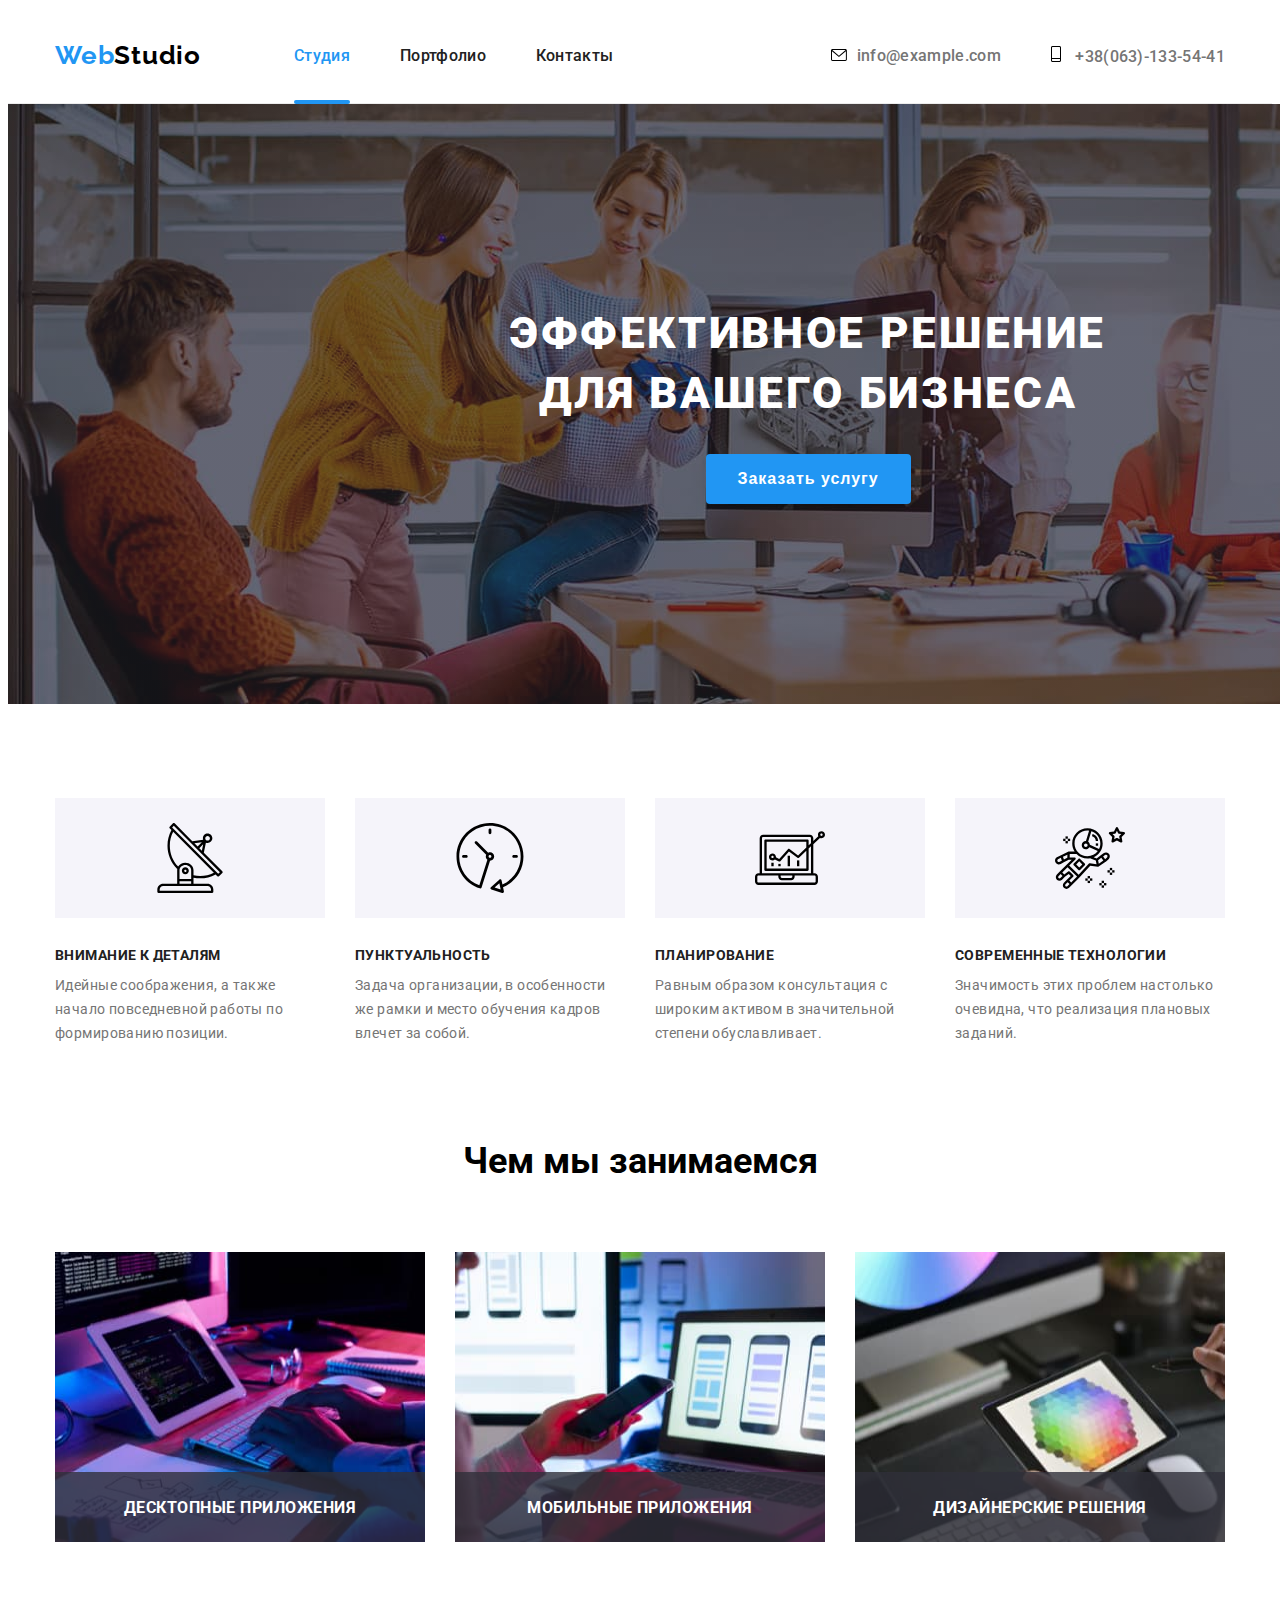
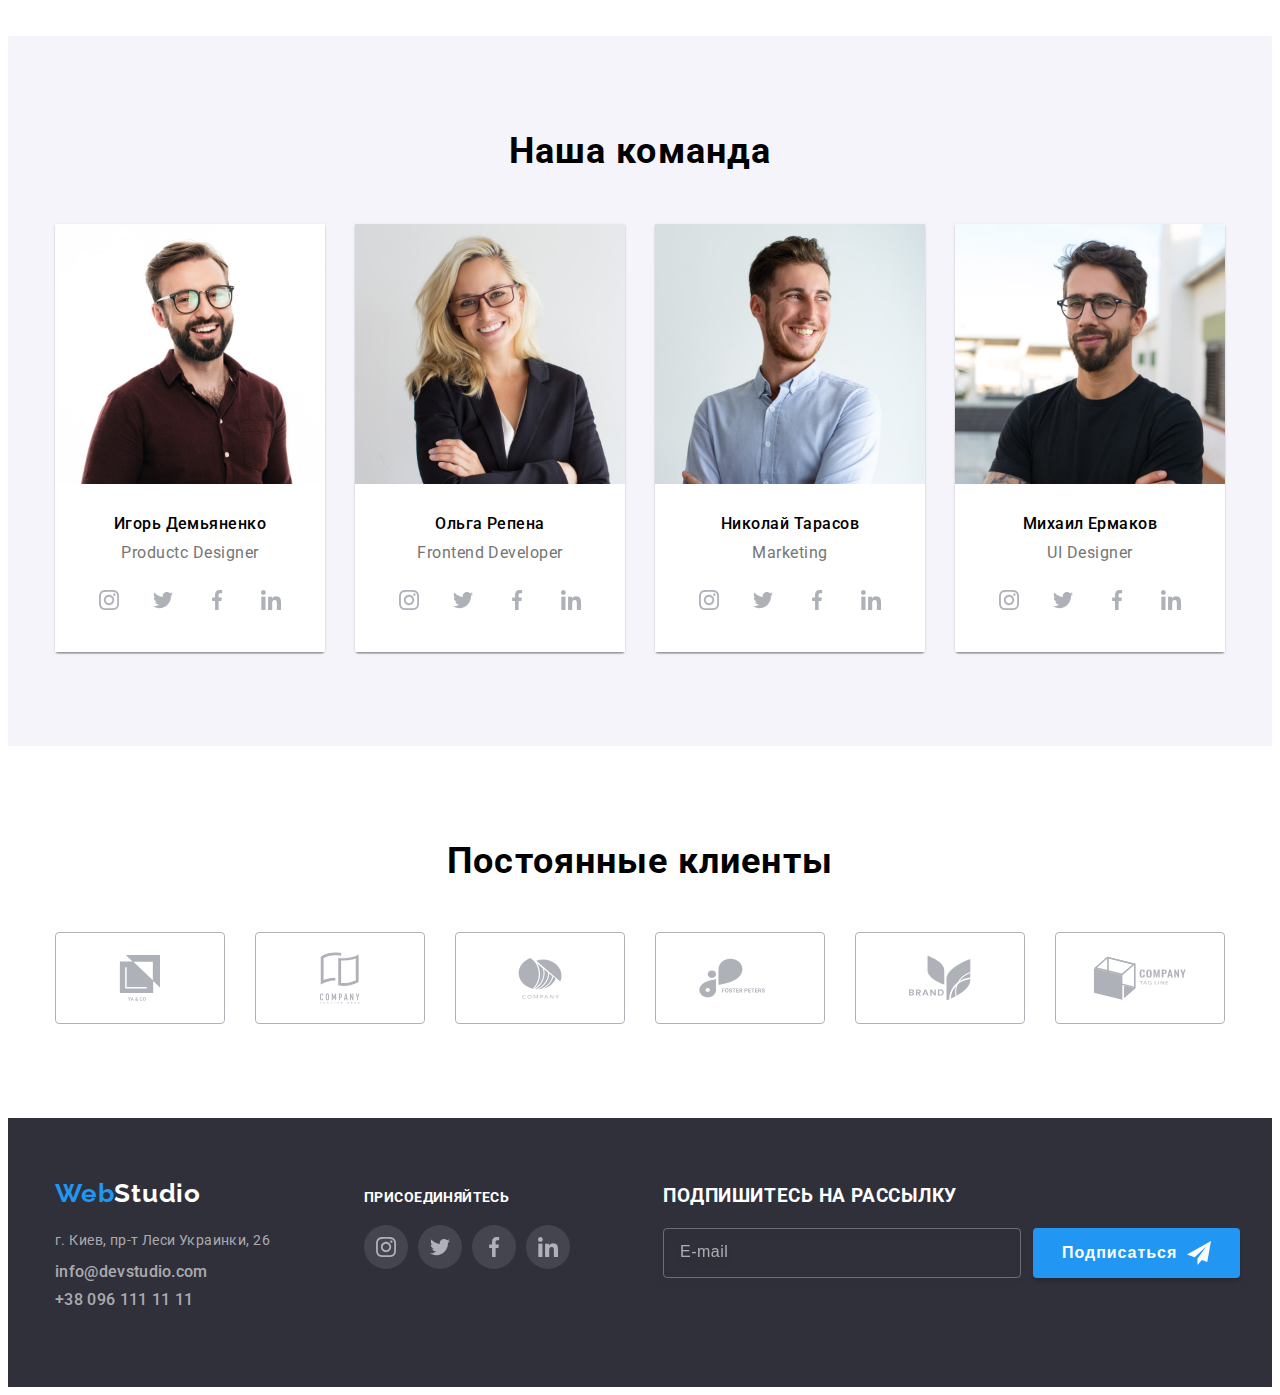
==== index.html @ 40b32265 "hw7" ====
<!DOCTYPE html>
<html lang="ru">

<head>
  <meta charset="UTF-8">
  <meta http-equiv="X-UA-Compatible" content="IE=edge">
  <meta name="viewport" content="width=device-width, initial-scale=1.0">
  <title>WebStudio</title>
  <link rel="preconnect" href="https://fonts.gstatic.com">
  <link
    href="https://fonts.googleapis.com/css2?family=Raleway:wght@700&family=Roboto:ital,wght@0,400;0,500;0,900;1,700&display=swap"
    rel="stylesheet">
  <link rel="stylesheet" href="https://cdnjs.cloudflare.com/ajax/libs/modern-normalize/0.2.0/modern-normalize.min.css"
    integrity="sha512-sqIVMkf5f8XGYI/UZYGs7wODxlUeoj9JknataPfUwtvrSKWMHrMXGZ7Evb6nabFYJQG15vFFyALe6r0nWCD1Ug=="
    crossorigin="anonymous" referrerpolicy="no-referrer">
  <link rel="stylesheet" href="./CSS/styles.css">
</head>

<body>
  <!--Header-->
  <header class="header">
    <div class="container header-container">
      <nav class="hader-nav">
        <a class="logo" href="./index.html">Web<span class="logo-black">Studio</span></a>
        <ul class="menu">
          <li class="menu-item">
            <a class="menu-item-link current" href="./index.html">Студия</a>
          </li>
          <li class="menu-item">
            <a class="menu-item-link" href="./portfolio.html">Портфолио</a>
          </li>
          <li class="menu-item">
            <a class="menu-item-link" href="#">Контакты</a>
          </li>
        </ul>
      </nav>
      <ul class="menu cont">
        <li class="menu-item">
          <a class="menu-item-link cont-link" href="mailto:info@example.com">
            <svg class="menu-icons" width="16px" height="12px">
              <use href="./img/icons/symbol_defs.svg#icon-envelope"></use>
            </svg>info@example.com</a>
        </li>
        <li class="menu-item">
          <a class="menu-item-link cont-link" href="tel:+380631335441">
            <svg class="menu-icons" width="10px" height="16px">
              <use href="./img/icons/symbol_defs.svg#icon-Vector"></use>
            </svg> +38(063)-133-54-41</a>
        </li>
      </ul>
    </div>
  </header>

  <main>
    <!-- HERO-->
    <section class="hero overlay">
      <div class="container container-hero">
        <h1 class="hero-face">
          эффективное решение<br/>
          для вашего бизнеса
        </h1>
        <button class="modal-btn" type="button" data-modal-open>Заказать услугу</button>
      </div>
    </section>
    <!-- ABOUT -->
    <section >
      <div class="about-container">
        <ul class="about-flex-container">

          <li class="about-flex-element">
            <div class="about">
            <svg class="about-cards-icon">
              <use href="./img/icons/sprite.svg#icon-antenna"></use>
            </svg>
            </div>
            <h3 class="about-paragraph">Внимание к деталям</h3>
            <p class="description">
              Идейные соображения, а также начало повседневной работы по формированию позиции.
            </p>
          </li>

          <li class="about-flex-element">
            <div class="about">
            <svg class="about-cards-icon">
              <use href="./img/icons/sprite.svg#icon-clock"></use>
            </svg>
            </div>
            <h3 class="about-paragraph">Пунктуальность</h3>
            <p class="description">
              Задача организации, в особенности же рамки и место обучения кадров влечет за собой.
            </p>
          </li>

          <li class="about-flex-element">
            <div class="about">
            <svg class="about-cards-icon">
              <use href="./img/icons/sprite.svg#icon-diagram"></use>
            </svg>
            </div>
            <h3 class="about-paragraph">Планирование</h3>
            <p class="description">
              Равным образом консультация с широким активом в значительной степени обуславливает.
            </p>
          </li>

          <li class="about-flex-element">
            <div class="about">
            <svg class="about-cards-icon">
              <use href="./img/icons/sprite.svg#icon-astronaut"></use>
            </svg>
            </div>
            <h3 class="about-paragraph">Современные технологии</h3>
            <p class="description">
              Значимость этих проблем настолько очевидна, что реализация плановых заданий.
            </p>
          </li>
        </ul>
      </div>
    </section>
    <!-- END ABOUT -->
    <!--What we do-->
    <section class="section-what-we-do section">
      <div class="container-whatwedo">
        <h2 class="whatwedo">Чем мы занимаемся</h2>
        <ul class="whatwedo-list">

          <li class="whatwedo-img">
          <div class="whatwedo-box">
            <img src="./img/section2/section2_img_1.jpg" alt="человек печатает на клавиатуре" width="370" height="290">
            <p class="activity-list-label">Десктопные приложения</p>
            </div>
          </li>

          <li class="whatwedo-img">
            <div class="whatwedo-box">
            <img src="./img/section2/section2_img_2.jpg" alt="работа с мобильными приложениями" width="370"
              height="290">
                <p class="activity-list-label">Мобильные приложения</p>
              </div>
          </li>

          <li class="whatwedo-img">
            <div class="whatwedo-box">
              <img src="./img/section2/section2_img_3.jpg" alt="работа графического дизайнера" width="370" height="290">
              <p class="activity-list-label">Дизайнерские решения</p>
            </div>
          </li>
        </ul>
      </div>
    </section>
    <!--END What we do-->
    <!--Team-->
    <section class="section-team section">
      <div class="container">
        <h2 class="team-list">Наша команда</h2>
        <ul class="team-list-item list">
          <li class="team-list-wrapper">
            <img src="./img/section3/section3_img1.jpg" alt="фото Игоря Демьяненко" width="270" height="260">
            <div class="team-text-wrapper">
              <h3 class="team-list-name">Игорь Демьяненко</h3>
              <p class="team-list-position" lang="en">Productc Designer</p>
              <ul class="social-link-list list">
                <li class="social-link-item">
                  <a href="" class="social-link">
                    <svg class="social-link-icon">
                      <use href="./img/icons/sprite.svg#icon-instagram"></use>
                    </svg>
                  </a>
                </li>
                <li class="social-link-item">
                  <a href="" class="social-link">
                    <svg class="social-link-icon">
                      <use href="./img/icons/sprite.svg#icon-twitter"></use>
                    </svg>
                  </a>
                </li>
                <li class="social-link-item">
                  <a href="" class="social-link">
                    <svg class="social-link-icon">
                      <use href="./img/icons/sprite.svg#icon-facebook"></use>
                    </svg>
                  </a>
                </li>
                <li class="social-link-item">
                  <a href="" class="social-link">
                    <svg class="social-link-icon">
                      <use href="./img/icons/sprite.svg#icon-linkedin"></use>
                    </svg>
                  </a>
                </li>
              </ul>
            </div>
          </li>
          <li class="team-list-wrapper">
            <img src="./img/section3/section3_img2.jpg" alt="фото Ольги Репеной" width="270" height="260">
            <div class="team-text-wrapper">
              <h3 class="team-list-name">Ольга Репена</h3>
              <p class="team-list-position" lang="en">Frontend Developer</p>
                <ul class="social-link-list list">
                  <li class="social-link-item">
                    <a href="" class="social-link">
                      <svg class="social-link-icon">
                        <use href="./img/icons/sprite.svg#icon-instagram"></use>
                      </svg>
                    </a>
                  </li>
                  <li class="social-link-item">
                    <a href="" class="social-link">
                      <svg class="social-link-icon">
                        <use href="./img/icons/sprite.svg#icon-twitter"></use>
                      </svg>
                    </a>
                  </li>
                  <li class="social-link-item">
                    <a href="" class="social-link">
                      <svg class="social-link-icon">
                        <use href="./img/icons/sprite.svg#icon-facebook"></use>
                      </svg>
                    </a>
                  </li>
                  <li class="social-link-item">
                    <a href="" class="social-link">
                      <svg class="social-link-icon">
                        <use href="./img/icons/sprite.svg#icon-linkedin"></use>
                      </svg>
                    </a>
                  </li>
                </ul>
            </div>
          </li>
          <li class="team-list-wrapper">
            <img src="./img/section3/section3_img3.jpg" alt="фото Николая Тарасова" width="270" height="260">
            <div class="team-text-wrapper">
              <h3 class="team-list-name">Николай Тарасов</h3>
              <p class="team-list-position" lang="en">Marketing</p>
              <ul class="social-link-list list">
                <li class="social-link-item">
                  <a href="" class="social-link">
                    <svg class="social-link-icon">
                      <use href="./img/icons/sprite.svg#icon-instagram"></use>
                    </svg>
                  </a>
                </li>
                <li class="social-link-item">
                  <a href="" class="social-link">
                    <svg class="social-link-icon">
                      <use href="./img/icons/sprite.svg#icon-twitter"></use>
                    </svg>
                  </a>
                </li>
                <li class="social-link-item">
                  <a href="" class="social-link">
                    <svg class="social-link-icon">
                      <use href="./img/icons/sprite.svg#icon-facebook"></use>
                    </svg>
                  </a>
                </li>
                <li class="social-link-item">
                  <a href="" class="social-link">
                    <svg class="social-link-icon">
                      <use href="./img/icons/sprite.svg#icon-linkedin"></use>
                    </svg>
                  </a>
                </li>
              </ul>
            </div>
          </li>
          <li class="team-list-wrapper">
            <img src="./img/section3/section3_img4.jpg" alt="фото Михаила Ермакова" width="270" height="260">
            <div class="team-text-wrapper">
              <h3 class="team-list-name">Михаил Ермаков</h3>
              <p class="team-list-position" lang="en">UI Designer</p>
              <ul class="social-link-list list">
                <li class="social-link-item">
                  <a href="" class="social-link">
                    <svg class="social-link-icon">
                      <use href="./img/icons/sprite.svg#icon-instagram"></use>
                    </svg>
                  </a>
                </li>
                <li class="social-link-item">
                  <a href="" class="social-link">
                    <svg class="social-link-icon">
                      <use href="./img/icons/sprite.svg#icon-twitter"></use>
                    </svg>
                  </a>
                </li>
                <li class="social-link-item">
                  <a href="" class="social-link">
                    <svg class="social-link-icon">
                      <use href="./img/icons/sprite.svg#icon-facebook"></use>
                    </svg>
                  </a>
                </li>
                <li class="social-link-item">
                  <a href="" class="social-link">
                    <svg class="social-link-icon">
                      <use href="./img/icons/sprite.svg#icon-linkedin"></use>
                    </svg>
                  </a>
                </li>
              </ul>
            </div>
          </li>
        </ul>
      </div>
    </section>
  </main>
  <!--Regular customers-->
  <section class="section container">
    <h2 class="our-team-list">Постоянные клиенты</h2>
    <ul class="client-list list">
      <li class="client-list-items">
        <a href="" class="client-link">
          <svg class="client-link-icons" width="42px" height="46px">
        <use href="./img/icons/sprite.svg#icon-group"></use>
      </svg>
        </a>
  </li>
<li class="client-list-items">
  <a href="" class="client-link">
    <svg class="client-link-icons" width="40px" height="52px">
        <use href="./img/icons/sprite.svg#icon-group1"></use>
      </svg>
    </a>
  </li>
  <li class="client-list-items">
    <a href="" class="client-link">
      <svg class="client-link-icons" width="44px" height="42px">
        <use href="./img/icons/sprite.svg#icon-group2"></use>
      </svg>
    </a>
  </li>
<li class="client-list-items">
  <a href="" class="client-link">
    <svg class="client-link-icons" width="84px" height="40px">
        <use href="./img/icons/sprite.svg#icon-group3"></use>
      </svg>
    </a>
  </li>
<li class="client-list-items">
  <a href="" class="client-link">
    <svg class="client-link-icons" width="64px" height="46px">
        <use href="./img/icons/sprite.svg#icon-group4"></use>
      </svg>
    </a>
  </li>
<li class="client-list-items">
  <a href="" class="client-link">
    <svg class="client-link-icons" width="94px" height="44px">
        <use href="./img/icons/sprite.svg#icon-group5"></use>
      </svg>
    </a>
  </li>
</ul>
</section>

<!-- END Regular customers-->
<!--Footer-->
<footer class="footer">
  <div class="container footer-conteiner">
    <div class="footer-conteiner-con">
    <a class="logo" href="./index.html"> Web<span class="logo-white">Studio</span></a>
    <address class="adress-title">
      <ul class="footer-menu">
        <li class="footer-menu-list">
          <a class="address address-footer cont-link" href="https://goo.gl/maps/QvbrtsybP3qZeNid7" target="_blank"
            rel="noopener noreferrer">г. Киев, пр-т Леси Украинки, 26</a>
        </li>
        <li class="footer-menu-list">
          <a class="mail-link address-footer cont-link" href="mailto:info@devstudio.com">info@devstudio.com</a>
        </li>
        <li class="footer-menu-list">
          <a class="tel-link address-footer cont-link" href="tel:+380961111111">+38 096 111 11 11</a>
        </li>
      </ul>
    </address>
    </div>
    <div class="footer-conteiner-social">
      <h3 class="connect">присоединяйтесь</h3>
      <ul class="social-link-list list">
        <li class="social-link-item">
          <a href="" class="social-link ">
          <svg class="social-link-icon">
            <use href="./img/icons/sprite.svg#icon-instagram"></use>
          </svg>
          </a>
        </li>
        <li class="social-link-item">
          <a href="" class="social-link">
            <svg class="social-link-icon">
              <use href="./img/icons/sprite.svg#icon-twitter"></use>
            </svg>
          </a>
        </li>
        <li class="social-link-item">
          <a href="" class="social-link">
            <svg class="social-link-icon">
              <use href="./img/icons/sprite.svg#icon-facebook"></use>
            </svg>
          </a>
        </li>
        <li class="social-link-item">
          <a href="" class="social-link">
            <svg class="social-link-icon">
              <use href="./img/icons/sprite.svg#icon-linkedin"></use>
            </svg>
          </a>
        </li>
      </ul>
    </div>
    <form action="#" class="footer-form">
      <h3 class="footer-form-title">Подпишитесь на рассылку</h3>
      
      <span class="footer-form-wrapper">
      <label class="footer-form-field">
          <input type="email" class="footer-form-input" name="user-email" placeholder="E-mail">
      </label>
      <button type="submit" class="footer-form-btn">
          Подписаться 
          <svg class="send-icon">
              <use href="./img/icons/sprite_6.svg#icon-icon-send"></use>
          </svg>
      </button>
    </span>
  
  </form>
  </div>
</footer>

<!--Modal-->

<div class="backdrop is-hidden" data-modal>
  <div class="modal">
      <button type="button" class="close-btn" data-modal-close>
          <svg class="close-vector">
              <use href="./img/sprite_5.svg#icon-Vector"></use>
          </svg>
      </button>
      <form action="#" class="modal-form">
           <p class="modal-form-head">Оставьте свои данные, мы вам перезвоним</p>

          <label class="modal-form-field">
            <p class="modal-form-field-paragraph">Имя</p>
              <span class="modal-form-input-wrapper">
                  <input type="text" class="modal-form-input" name="user-name" minlength="2" pattern="[a-zA-Zа]+"
                      title="Имя должно содержать символы кирилицы или латиницы" required>
                  <svg class="form-input-icon">
                      <use href="./img/icons/sprite_6.svg#icon-Vector"></use>
                  </svg>
              </span>
          </label>

          <label class="modal-form-field">
            <p class="modal-form-field-paragraph">Телефон</p>
              <span class="modal-form-input-wrapper">
                  <input type="tel" class="modal-form-input" name="user-phone" pattern="[0-9]{3}-[0-9]{3}-[0-9]{2}-[0-9]{2}"
                      title="096-000-00-00" required>
                  <svg class="form-input-icon">
                      <use href="./img/icons/sprite_6.svg#icon-Vector-1"></use>
                  </svg>
              </span>
          </label>

          <label class="modal-form-field">
            <p class="modal-form-field-paragraph">Почта</p>
              <span class="modal-form-input-wrapper">
                  <input type="email" class="modal-form-input" name="user-email" 
                      title="email@gmail.com" required>
                  <svg class="form-input-icon">
                      <use href="./img/icons/sprite_6.svg#icon-Vector-2"></use>
                  </svg>
              </span>
          </label>

          <label class="modal-form-field indent">
            <p class="modal-textarea-head modal-form-field-paragraph">Комментарий</p>
              <textarea name="user-message" class="modal-form-message" placeholder="Введите текст"></textarea>
          </label>
          
          <input type="checkbox" class="modal-form-checkbox visually-hidden" id="accept-policy">

          <label for="accept-policy" class="modal-form-checkbox-label">Соглашаюсь с рассылкой и принимаю&nbsp;
              <a href="#" class="modal-form-label-link link">Условия договора
              </a>
          </label>
          
          <button type="submit" class="modal-form-btn">Отправить</button>
      </form>
  </div>
</div>

<script src="./js/modal.js"></script>

</body>

</html>
---- CSS/styles.css ----
:root {
  --accent-color: #2196f3;
  --back-color: #ffffff;
  --border-line: #ececec;
  --text-color: #212121;
  --black-black: #000000;
  --gray-type: #757575;
  --hero-footer: #2f303a;
  --widgets-link-background-color: #f5f4fa;
  --border-card-content: #eeeeee;
  --main-font: 'Roboto', sans-serif;
  --secondary-font: 'Raleway', sans-serif;
  --contact-footer: rgba(255, 255, 255, 0.6);
  --paragraph-font-size: 16px;
  --paragraph-menu-font-size: 14px;
  --shadow-one: rgba(0, 0, 0, 0.12);
  --shadow-two: rgba(0, 0, 0, 0.14);
  --shadow-three: rgba(0, 0, 0, 0.2);
  --shadow-hero-button: rgba(0, 0, 0, 0.15);
  --margin: 30px;
  --background-hero: rgba(47, 48, 58, 0.4), rgba(47, 48, 58, 0.4);
  --social-links-bg-f: rgba(255, 255, 255, 0.1);
  --social-background: #afb1b8;
  --hero-button-hover-color: #188ce8;
  --box-shadow: 0px 1px 3px rgba(0, 0, 0, 0.12), 0px 1px 1px rgba(0, 0, 0, 0.14),
    0px 2px 1px rgba(0, 0, 0, 0.2);
  --porfolio-nav-link-shadow: 0px 3px 1px rgba(0, 0, 0, 0.1), 0px 1px 2px rgba(0, 0, 0, 0.08),
    0px 2px 2px rgba(0, 0, 0, 0.12);
  --portfolio-flex-element-shadow: 0px 1px 1px rgba(0, 0, 0, 0.12), 0px 4px 4px rgba(0, 0, 0, 0.06),
    1px 4px 6px rgba(0, 0, 0, 0.16);
  --portfolio-overlay-bg-color: rgba(33, 150, 243, 0.9);
  --job-img-overlay-bg-color: rgba(47, 48, 58, 0.8);
  --cubic: cubic-bezier(0.4, 0, 0.2, 1);
  --hero-button-hover-color: #188ce8;
  --modal-button-border: rgba(0, 0, 0, 0.1);
  --modal-form-btn-shadow: 0px 4px 4px rgba(0, 0, 0, 0.15);
  --form-border-color: rgba(33, 33, 33, 0.2);
  --textaria-text-color: rgba(117, 117, 117, 0.5);
}

*,
::before,
::after {
    box-sizing: border-box;
}

h1,
h2,
h3,
h4,
h5,
h6,
p {
  margin-top: 0;
  margin-bottom: 0;
}

.list {
  list-style: none;
}
.link {
  text-decoration: none;
  color: inherit;
}

ul,
li,
a {
  list-style: none;
  list-style-type: none;
  text-decoration: none;
  margin-top: 0;
  margin-bottom: 0;
  padding-left: 0;
}
body {
  font-family: var(--main-font);
}

img {
  display: block;
  max-width: 100%;
}
/* html,
body,
svg {
  width: 100%;
  height: 100%;
  margin: 0;
  padding: 0;
} */
/* li {
  outline: 1px solid tomato;
}
 */
/* ======= COMPONENTS ======== */
.section {
  padding-top: 94px;
  padding-bottom: 94px;
}

.container {
  width: 1200px;
  margin-left: auto;
  margin-right: auto;
  padding-left: 15px;
  padding-right: 15px;
}

/* ==== navigation ==== */
.header-container {
  align-items: center;
  display: flex;
  padding-top: 0px;
  padding-bottom: 0px;
}

.header {
  border-bottom: 1px solid #ececec;
  padding-top: 32px;
  padding-bottom: 32px;
  background-color: var(--back-color);
  border-bottom: 1px solid var(--border-line);
}
.hader-nav {
  display: flex;
  align-items: center;
}
.menu {
  display: flex;
  align-items: center;
}
.menu-item {
  margin-right: 50px;
}
.menu-item:last-child {
  margin-right: 0;
}
.menu-item-link {
  display: flex;
  align-items: center;
  align-content: center;
}

.cont {
  margin-left: auto;
}
.visually-hidden {
  position: absolute;
  width: 1px;
  height: 1px;
  margin: -1px;
  padding: 0;
  overflow: hidden;
  border: 0;
  clip: rect(0 0 0 0);
}

/*=====================Header==================*/
/*
.header {
  width: 1600px;
  background-color: var(--back-color);
}
*/
.logo {
  margin-right: 93px;
  font-family: var(--secondary-font);
  font-size: 26px;
  font-style: normal;
  font-weight: 700;
  line-height: 1.2;
  letter-spacing: 0.03em;
  text-align: left;
  color: var(--accent-color);
  cursor: pointer;
}
.logo-black {
  color: #000000;
}
.menu-item-link {
  display: block;
  font-weight: 500;
  line-height: 1.1;
  letter-spacing: 0.02em;
  color: var(--text-color);
  margin-right: auto;
  transition: fill 250ms var(--cubic);
}
.menu-item-link{
  position: relative;
}
.menu-item-link:hover,
.menu-item-link:focus {
  color: var(--accent-color);
}
.menu-item-link:hover .menu-icons,
.menu-item-link:focus .menu-icons {
  fill: var(--accent-color);
}
.menu-item-link.current {
  color: var(--accent-color);
}

.menu-item-link.cont-link {
  text-align: left;
  color: var(--gray-type);
}
.cont-link:hover,
.cont-link:focus,
.cont-link-map {
  color: var(--accent-color);
}
.menu-icons {
  margin-right: 10px;
  transition: fill 250ms var(--cubic);
}
.current::after {
  content: '';

  position: absolute;
  left: 0;
  bottom: -1.5px;
  top: 53px;

  display: block;
  width: 100%;
  height: 4px;
  border-radius: 2px;
  background-color: var(--accent-color);
}
/*=====================HERO=======================*/

.hero {
  background-color: var(--hero-footer);
  color: var(--back-color);
  text-align: center;
  padding-top: 200px;
  padding-bottom: 200px;
}

.overlay {
  height: 600px;
  width: 1600px;
  margin-left: auto;
  margin-right: auto;
  background-image: linear-gradient(var(--background-hero), var(--background-hero)),
    url('../img/hero/Img.jpg');
  background-size: cover;
  background-position: center;
  background-repeat: no-repeat;
}
/* .container-hero {
  ???? этот класс нужен ??
} */

.hero-face {
  font-weight: 900;
  font-size: 44px;
  line-height: 1.36;
  letter-spacing: 0.06em;
  text-transform: uppercase;
  color: var(--back-color);
  margin-bottom: 30px;
}


/* .hero-button {
  font-weight: 700;
  font-size: 16px;
  line-height: 1.88;
  align-items: center;
  text-align: center;
  letter-spacing: 0.06em;
  cursor: pointer;
  color: var(--back-color);
  background: var(--accent-color);
  box-shadow: 0px 4px 4px var(--shadow-hero-button);
  border-radius: 4px;
  padding-left: 32px;
  padding-right: 32px;
  padding-top: 10px;
  padding-bottom: 10px;
  border: none;
}
 */

.modal-btn {
  font-weight: 700;
  font-size: 16px;
  line-height: 1.88;

  display: inline-block;
  align-items: center;
  text-align: center;
  letter-spacing: 0.06em;

  cursor: pointer;
  color: var(--back-color);
  background-color: var(--accent-color);
  box-shadow: 0px 4px 4px var(--shadow-hero-button);
  border-radius: 4px;
  padding-left: 32px;
  padding-right: 32px;
  padding-top: 10px;
  padding-bottom: 10px;
  border: none;
  outline: none;

  transition: background-color 1000ms var(--cubic), box-shadow 250ms var(--cubic);
}

.modal-btn:hover,
.modal-btn:focus {
  background-color: var(--hero-button-hover-color);
  box-shadow: var(--shadow-hero-button);
}

/* =====================END HERO====================
/*=====================ABOUT======================*/
.about-paragraph {
  font-family: var(--main-font);
  font-size: var(--paragraph-menu-font-size);
  font-weight: bold;
  line-height: 1.14;
  letter-spacing: 0.03em;
  text-transform: uppercase;
  margin-bottom: 10px;
  color: var(--text-color);
}

.description {
  font-family: var(--main-font);
  font-size: var(--paragraph-menu-font-size);
  line-height: 1.71;
  letter-spacing: 0.03em;
  color: var(--gray-type);
}
.about-container {
  width: 1200px;
  padding-left: 15px;
  padding-right: 15px;
  margin-right: auto;
  margin-left: auto;
  padding-top: 94px;
  padding-bottom: 94px;
}
.about-flex-container {
  display: flex;
  flex-wrap: wrap;
  justify-content: space-between;
}
.about-flex-element {
  width: 270px;
}

/* ============== About icons================= */
.about-cards-icon {
  background: #f5f4fa;
  height: 70px;
  color: var(--text-color);
}
.about {
  display: flex;
  justify-content: center;
  align-items: center;
  width: 270px;
  height: 120px;
  background-color: var(--widgets-link-background-color);
  margin-bottom: var(--margin);
}
/*=====================END ABOUT======================*/
/*===================== What we do ==============*/
.section-what-we-do {
  padding-top: 0;
}

.whatwedo .team-list {
  font-weight: 700;
  font-size: 36px;
  line-height: 1.1;
  text-align: center;
  letter-spacing: 0.03em;
  color: var(--text-color);
}
.whatwedo {
  font-family: var(--font-family);
  font-size: 36px;
  text-align: center;
  margin-bottom: 50px;
}
.container-whatwedo {
  width: 1200px;
  padding-left: 15px;
  padding-right: 15px;
  margin-left: auto;
  margin-right: auto;
}

.whatwedo-list {
  display: flex;
  flex-wrap: wrap;
  justify-content: space-between;
  margin-top: calc(-1 * var(--margin));
  margin-left: calc(-1 * var(--margin));
}
.whatwedo-img {
  flex-basis: calc((100% - 3 * var(--margin)) / 3);
  margin-top: 50px;
  margin-left: var(--margin);
}
.whatwedo-box {
  position: relative;
}
.activity-list-label {
  position: absolute;
  bottom: 0;
  left: 0;
  width: 370px;
  height: 70px;
  padding: 27px;
  font-weight: 700;
  line-height: 1.14;
  text-align: center;
  letter-spacing: 0.03em;
  text-transform: uppercase;
  color: var(--back-color);
  background-color: var(--job-img-overlay-bg-color);
}
/* .activity-overlay {
  position: absolute;
  bottom: 0;
  min-width: 100%;
  padding-top: 27px;
  padding-right: 82px;
  padding-bottom: 27px;
  padding-left: 83px;
  overflow: hidden;
  word-wrap: break-word;
  background-color: rgba(47, 48, 58, 0.8);

}

/*=================END  What we do ==============*/
/*=====================Team=====================*/

.team-list {
  font-size: 36px;
  line-height: 1.17;
  text-align: center;
  letter-spacing: 0.03em;
  color: var(--text-color);
}

.section-team {
  background-color: var(--widgets-link-background-color);
}
.team-list-name {
  font-weight: 500;
  font-size: 16px;
  line-height: 1.19;
  text-align: center;
  letter-spacing: 0.03em;
  margin-bottom: 10px;
}
.team-list-position {
  font-weight: 400;
  letter-spacing: 0.03em;
  margin-bottom: 0;
  color: var(--gray-type);
  margin-bottom: 16px;

}
.team-list {
  font-family: var(--font-family);
  font-size: 36px;
  line-height: 1.17;
  text-align: center;
  letter-spacing: 0.03em;
  color: var(--back-text-color);
  margin-bottom: 52px;
}
.team-list-item {
  display: flex;
  flex-wrap: wrap;
  margin-top: calc(-1 * var(--margin));
  margin-left: calc(-1 * var(--margin));
}
.team-list-wrapper {
  flex-basis: calc(100% / 4 - 30px);
  margin-top: var(--margin);
  margin-left: var(--margin);
  background: var(--back-color);
  text-align: center;
  box-shadow: 0px 1px 3px var(--shadow-one), 0px 1px 1px var(--shadow-two),
    0px 2px 1px var(--shadow-three);
  border-radius: 0px 0px 4px 4px;
}
.team-text-wrapper {
  background-color: var(--back-color);
  padding-top: 30px;
  padding-bottom: 30px;
}
.team-list-wrapper {
  text-align: center;
}
/* =========================social icons=================== */
.social-link-list {
  display: flex;
}
.social-link-item:not(:last-child) {
  margin-right: 10px;
}
.social-link-item {
  width: 44px;
  height: 44px;
}
.social-link {
  display: flex;
  justify-content: center;
  align-items: center;
  width: 100%;
  height: 100%;
  border-radius: 50%;
  background-color: var(--social-links-bg-f);
  transition: background-color 250ms var(--cubic);
}
.social-link:hover,
.social-link:focus {
  background-color: var(--accent-color);
  fill: #ffffff;
}
.social-link:hover .social-link-icon,
.social-link:focus .social-link-icon {
  fill: var(--title-text-color);
}
.social-link-icon {
  width: 20px;
  height: 20px;
  fill: #afb1b8;
  transition: fill 750ms var(--cubic);
}
.social-link-list {
  justify-content: center;
}
.social-link-icon {
  color: var(--social-background);
}

/*===================END Team=====================*/

/* =====================Regular customers============= */
.our-team-list {
  font-weight: 700;
  font-size: 36px;
  line-height: 1.17;
  text-align: center;
  letter-spacing: 0.03em;
}
.our-team-list {
  margin-bottom: 50px;
}
.client-list {
  display: flex;
  margin-top: calc(-1 * var(--margin));
  margin-left: calc(-1 * var(--margin));
}

.client-list-items {
  flex-basis: calc(100% / 4 - 30px);
  margin-top: var(--margin);
  margin-left: var(--margin);
}

.client-link {
  display: flex;
  justify-content: center;
  align-items: center;
  width: 170px;
  height: 92px;
  border: 1px solid var(--social-background);
  border-radius: 4px;
  transition: border 750ms var(--cubic);
}

.client-link-icons {
  fill: var(--social-background);
  transition: fill 250ms var(--cubic);
}

.client-link:hover,
.client-link:focus {
  border: 1px solid var(--accent-color);
  border-radius: 4px;
}

.client-link:hover .client-link-icons,
.client-link:focus .client-link-icons {
  fill: var(--accent-color);
}
/*=====================Footer=====================*/
.address {
  font-family: var(--font-family);
  font-size: var(--paragraph-menu-font-size);
  line-height: 1.71;
  letter-spacing: 0.03em;
  color: var(--back-color);
}
.footer-menu {
  display: block;
  margin-bottom: 9px;
}
.address-footer {
  /*  padding-bottom: 9px; */
  font-style: normal;
}

.footer-menu-list {
  display: block;
  margin-bottom: 9px;
}
.adress-title {
  font-style: inherit;
  margin-top: 20px;
}
.mail-link,
.tel-link {
  font-weight: 500;
  line-height: 1.1;
  letter-spacing: 0.02em;
  margin-right: auto;
  font-style: normal;
}
.footer {
  background: var(--hero-footer);
  padding-top: 60px;
  padding-bottom: 60px;
}
.logo-white {
  color: var(--back-color);
}

.cont-link {
  text-align: left;
  color: var(--contact-footer);
}
.cont-link:hover,
.cont-link:focus {
  color: var(--accent-color);
}
.footer-conteiner {
  display: flex;
  align-items: baseline;
}
.footer-conteiner-con {
  display: block;
  margin-bottom: 9px;
  margin-right: 70px;
}

.connect {
  font-family: var(--main-font);
  font-style: normal;
  font-weight: bold;
  font-size: 14px;
  line-height: 1.5;
  letter-spacing: 0.03em;
  text-transform: uppercase;
  color: var(--back-color);
  transition: color 250ms var(--cubic);
}
.footer-conteiner-social .connect {
  font-family: Roboto;
  font-style: normal;
  font-weight: bold;
  font-size: 14px;
  line-height: 16px;
  letter-spacing: 0.03em;
  text-transform: uppercase;
  color: #ffffff;
  margin-bottom: 20px;
}

.footer-form-btn {
  display: flex;
  align-items: center;
  font-weight: 700;
  font-size: 16px;
  line-height: 1.88;
  letter-spacing: 0.06em;

  color: var(--back-color);

  box-shadow: var(--modal-form-btn-shadow);
  background-color: var(--accent-color);
  border-radius: 4px;
  border: none;
  padding: 10px 29px;
  cursor: pointer;
  margin-left: 12px;
}

.send-icon {
  height: 24px;
  width: 24px;
  margin-left: 10px;
}




.footer-form-input {
  display: block;
  height: 50px;
  width: 358px;
  border: 1px solid rgba(255, 255, 255, 0.3);
  filter: drop-shadow(0px 4px 4px rgba(0, 0, 0, 0.15));
  border-radius: 4px;
  background-color: transparent;
  color: var(--title-text-color);
  padding-left: 16px;
}

.footer-form-input::placeholder {
  font-size: 16px;
  line-height: 1.25;
  letter-spacing: 0.03em;

  color: rgba(255, 255, 255, 0.6);;
}

.footer-form-title {
  font-weight: 700;
  line-height: 1.14;
  letter-spacing: 0.03em;
  text-transform: uppercase;
  color: var(--back-color);
  margin-bottom: 20px;
}

.footer-form-wrapper {
  display: flex;
  justify-content: center;
  align-items: center;
}

.footer-form {
  margin-left: 93px;
}


/*========END FOOTER ==========*/

/*========PORTFOLIO===========*/
.gallery-portfolio {
  color: var(--back-color);
}

/*========PORTFOLIO HERO======*/
.widgets {
  display: flex;
  justify-content: center;
  margin-bottom: 50px;
}
.widgets-item:not(:last-child) {
  margin-right: 8px;
}
.widgets.list {
  display: flex;
}
.widgets.list {
  width: 1200px;
  margin-left: auto;
  margin-right: auto;
  align-items: center;
  justify-content: center;
  margin-bottom: 50px;
  padding-top: 90px;
}

.nav-button {
  font-family: inherit;
  font-weight: 500;
  font-size: 16px;
  line-height: 1.63;
  text-align: center;
  letter-spacing: 0.03em;
}
.nav-button {
  font-family: var(--font-family);
  font-size: 500;
  padding-top: 6px;
  padding-bottom: 6px;
  padding-right: 22px;
  padding-left: 22px;
  border-radius: 4px;
  border-style: none;
  transition: color 250ms var(--cubic), background-color 250ms var(--cubic),
  box-shadow 250ms var(--cubic);
}

.nav-button:hover,
.nav-button:focus {
  background-color: var(--accent-color);
  color: var(--back-color);
  box-shadow: var(--porfolio-nav-link-shadow);
  cursor: pointer;
}

/*===========GALLERY=====*/
.projects-container {
  width: 1200px;
  padding-left: 15px;
  padding-right: 15px;
  margin-left: auto;
  margin-right: auto;
  margin-bottom: 94px;
}
.projects {
  display: flex;
  flex-wrap: wrap;
  margin-top: calc(-1 * var(--margin));
  margin-left: calc(-1 * var(--margin));
}
.projects-links,
.projects-links:visited {
  color: var(--text-color);
}
.projects-blocks:hover,
.projects-blocks:focus {
  box-shadow: var(--portfolio-flex-element-shadow);
}
.projects-blocks {
  flex-basis: calc(100% / 3 - var(--margin));
  margin-top: var(--margin);
  margin-left: var(--margin);
}
.projects-content {
  padding-top: 20px;
  padding-bottom: 20px;
  padding-right: 24px;
  padding-left: 24px;
  background: var(--back-color);
  border-right: 1px solid var(--border-card-content);
  border-bottom: 1px solid var(--border-card-content);
  border-left: 1px solid var(--border-card-content);
}

.project-name {
  font-weight: 700;
  font-size: 18px;
  line-height: 2;
  letter-spacing: 0.06em;
  margin-bottom: 4px;
  color: var(--text-color);
}
.project-type {
  font-size: 16px;
  line-height: 2;
  letter-spacing: 0.03em;
  color: var(--gray-type);
}
.projects-links,
.projects-links:visited {
  color: var(--gray-type);
}

 .projects-links.link {
  display: block;
}

.portfolio-over-desc {
  position: relative;
  overflow: hidden;
}

.overlay_portfolio {
  position: absolute;
  top: 0;
  left: 0;
  width: 100%;
  height: 100%;
  background-color: var(--portfolio-overlay-bg-color);
  color: var(--back-color);
  overflow: auto;
  padding: 63px 24px;

  transform: translateY(100%);
  transition: transform 250ms linear;
  size: 18px;
  line-height: 1.56;
  font-size:var(--main-font);
  letter-spacing: 0.03em;
  font-weight: 400;
  
}

.projects-blocks:hover .overlay_portfolio,
.projects-blocks:focus .overlay_portfolio  {
  transform: translateY(0%);
}
.projects-links:hover .overlay_portfolio,
.projects-links:focus .overlay_portfolio  {
  transform: translateY(0%);
}
/*========================END GALLERY ====================*/
/*========================Backdrop ====================*/

/*=============Modal=============*/
.backdrop {
  position: fixed;
  top: 0;
  left: 0;
  width: 100vw;
  height: 100vh;
  background-color: var(--shadow-three);

  transition: opacity 250ms var(--cubic), visibility 250ms var(--cubic);
}

.modal {
  position: absolute;
  top: 50%;
  left: 50%;
  width: 528px;
  height: 581px;
  background-color: var(--back-color);

  box-shadow: var(--box-shadow);
  border-radius: 4px;

  transform: translate(-50%, -50%);
  padding: 40px;
}

.close-btn {
  position: absolute;
  display: flex;
  justify-content: center;
  align-items: center;
  top: 8px;
  right: 8px;
  width: 30px;
  height: 30px;
  border-radius: 50%;
  border: 1px solid var(--modal-button-border);
  background-color: transparent;
  cursor: pointer;
  padding: 0;
}

.close-vector {
  width: 11px;
  height: 11px;
  fill: var(--black-black);
  transition: fill 250ms var(--cubic);
}

.close-btn:focus .close-vector,
.close-btn:hover .close-vector {
  fill: var(--accent-color);
}

.is-hidden {
  opacity: 0;
  visibility: hidden;
  pointer-events: none;
}

.modal-form-field {
  display: block;
  font-size: 12px;
  line-height: 1.17;
  letter-spacing: 0.01em;

  color: var(--gray-type);
  margin-bottom: 10px;
}

.indent {
  margin-bottom: 20px;
}

.modal-form-head {
  font-weight: 700;
  font-size: 20px;
  line-height: 1.15;
  text-align: center;
  letter-spacing: 0.03em;

  color: var(--text-color);
  margin-bottom: 12px;
}

.modal-form-input {
  width: 100%;
  height: 40px;
  border: 1px solid var(--form-border-color);
  border-radius: 4px;
  padding-left: 42px;
  transition: border-color 250ms var(--cubic);
  margin-top: 4px;
  outline: none;
}

.modal-form-input:hover,
.modal-form-input:focus {
  border-color: var(--accent-color);
}

.modal-form-input:hover + .form-input-icon,
.modal-form-input:focus + .form-input-icon {
  fill: var(--accent-color);
}

.modal-form-input-wrapper {
  position: relative;
}

.form-input-icon {
  position: absolute;
  top: 50%;
  transform: translateY(-50%);
  left: 12px;
  height: 12px;
  width: 12px;
  fill: var(--text-color);
  transition: fill 250ms var(--cubic);
}

.form-input-icon:hover,
.form-input-icon:focus {
  fill: var(--accent-color);
}

.modal-form-message {
  width: 100%;
  height: 120px;
  margin-top: 4px;
  border: 1px solid var(--form-border-color);
  border-radius: 4px;
  padding: 12px 16px;
  resize: none;
  transition: border-color 250ms var(--cubic);
}

.modal-form-message::placeholder {
  color: var(--textaria-text-color);
}

.modal-form-message:hover,
.modal-form-message:focus {
  border-color: var(--accent-color);
  outline: none;
}

/*--check box--*/

.modal-form-checkbox-label {
  display: flex;
  align-items: center;
  justify-content: center;
  font-size: 14px;
  line-height: 24px;
  letter-spacing: 0.03em;
  color: var(--secondary-text-color);
  margin-bottom: 30px;
}

.modal-form-checkbox:checked + .modal-form-checkbox-label::before {
  background-image: url('../img/iconcheck.svg');
  border: none;
  background-position: center;
  background-repeat: no-repeat;
  background-size: cover;
}

.modal-form-checkbox-label::before {
  display: block;
  content: '';
  width: 16px;
  height: 15px;
  border: 2px solid var(--text-color);
  border-radius: 2px;
  cursor: pointer;
  margin-right: 10px; 
}

.modal-form-checkbox:hover + .modal-form-checkbox-label::before,
.modal-form-checkbox:focus + .modal-form-checkbox-label::before {
  outline: 2px solid var(--back-color);
}

/*--check box--*/

.modal-form-label-link {
  position: relative;
  font-size: 14px;
  line-height: 1.71;
  letter-spacing: 0.03em;
  color: var(--accent-color);
}

.modal-form-label-link::after {
  content: '';
  position: absolute;
  left: 0;
  bottom: 6px;

  display: block;
  width: 100%;
  height: 0.1px;
  background-color: var(--accent-color);
}

.modal-form-btn {
  display: block;
  margin: 0 auto;
  font-weight: 700;
  font-size: 16px;
  line-height: 1.88;
  text-align: center;
  letter-spacing: 0.06em;

  color: var(--widgets-link-background-color);
  background-color: var(--accent-color);

  box-shadow: var(--modal-form-btn-shadow);
  border-radius: 4px;
  cursor: pointer;
  padding: 10px 56px;
  border: none;
  transition: background-color 250ms var(--cubic), box-shadow 250ms var(--cubic);
}

.modal-form-btn:hover,
.modal-form-btn:focus {
  background-color: var(--hero-button-hover-color);
  box-shadow: var(--modal-form-btn-shadow);
}
/*=============End Modal=============*/

/*=============End Backdrop=============*/
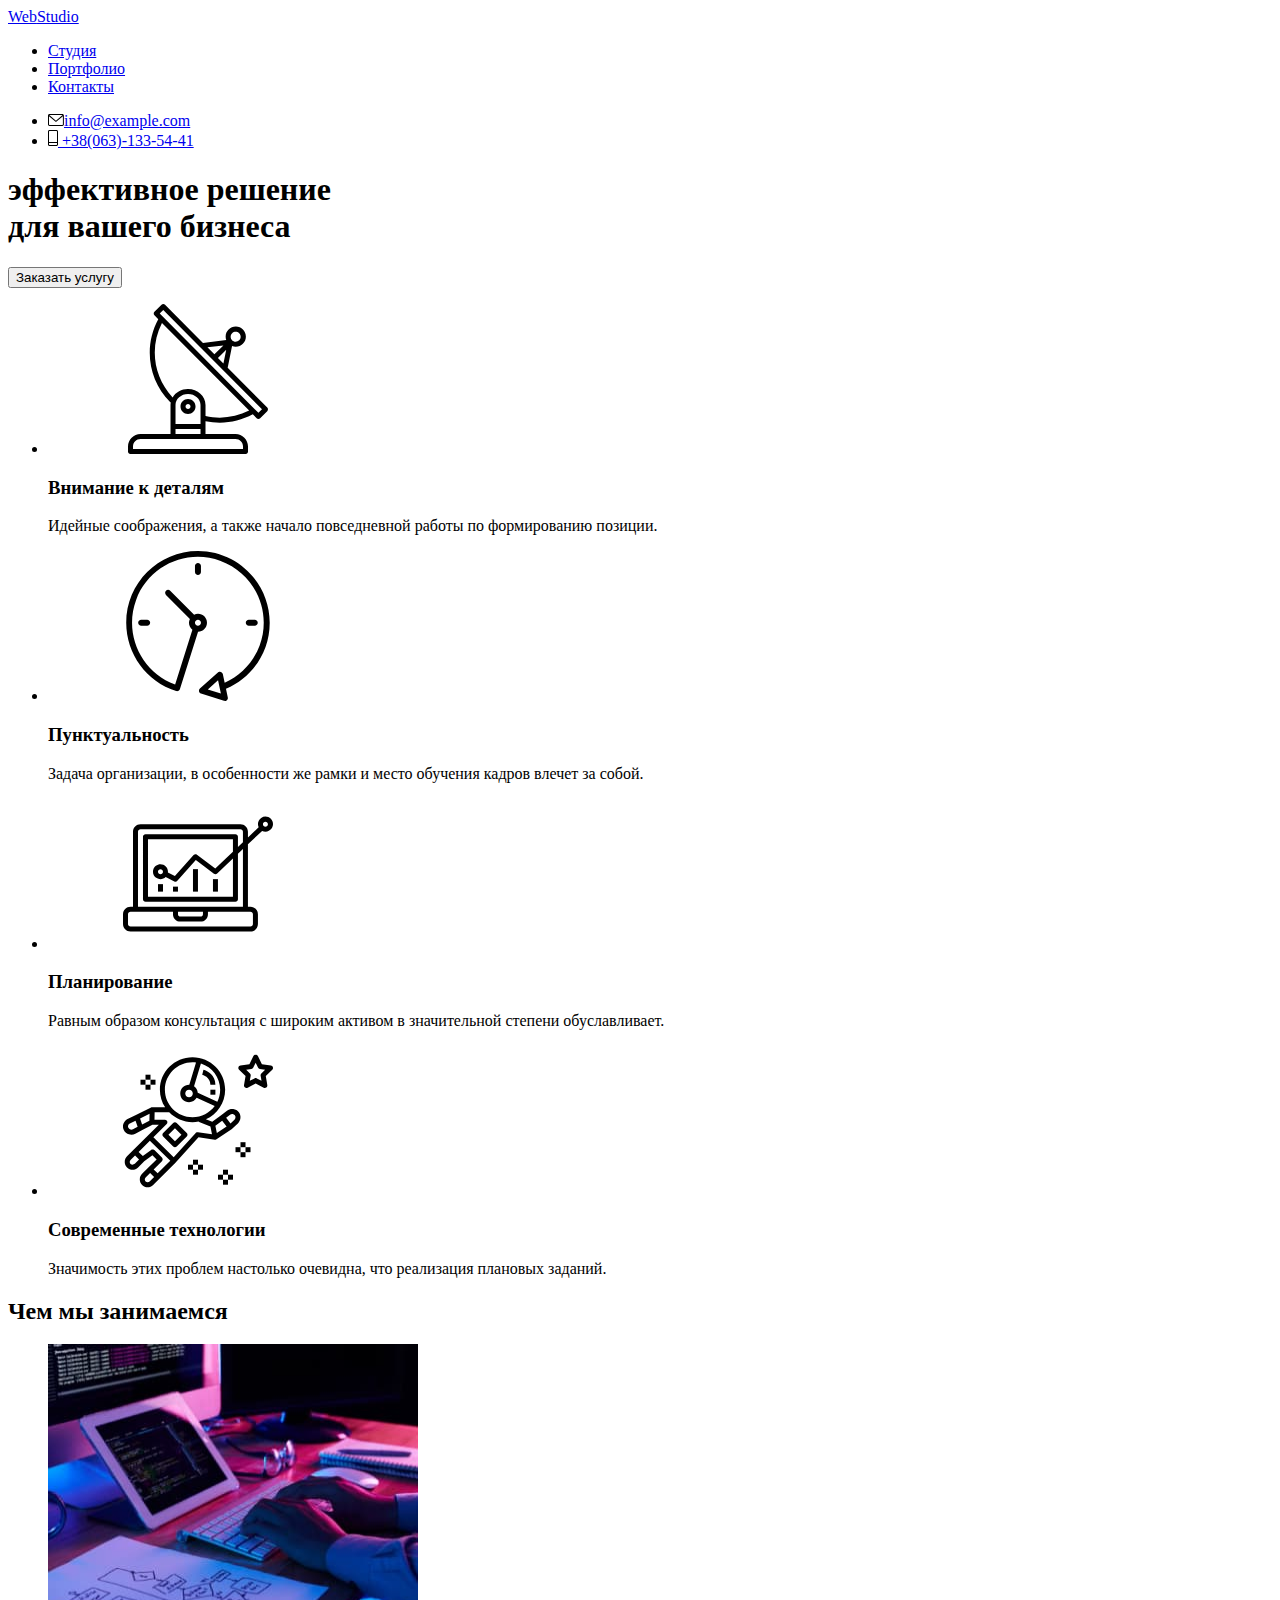
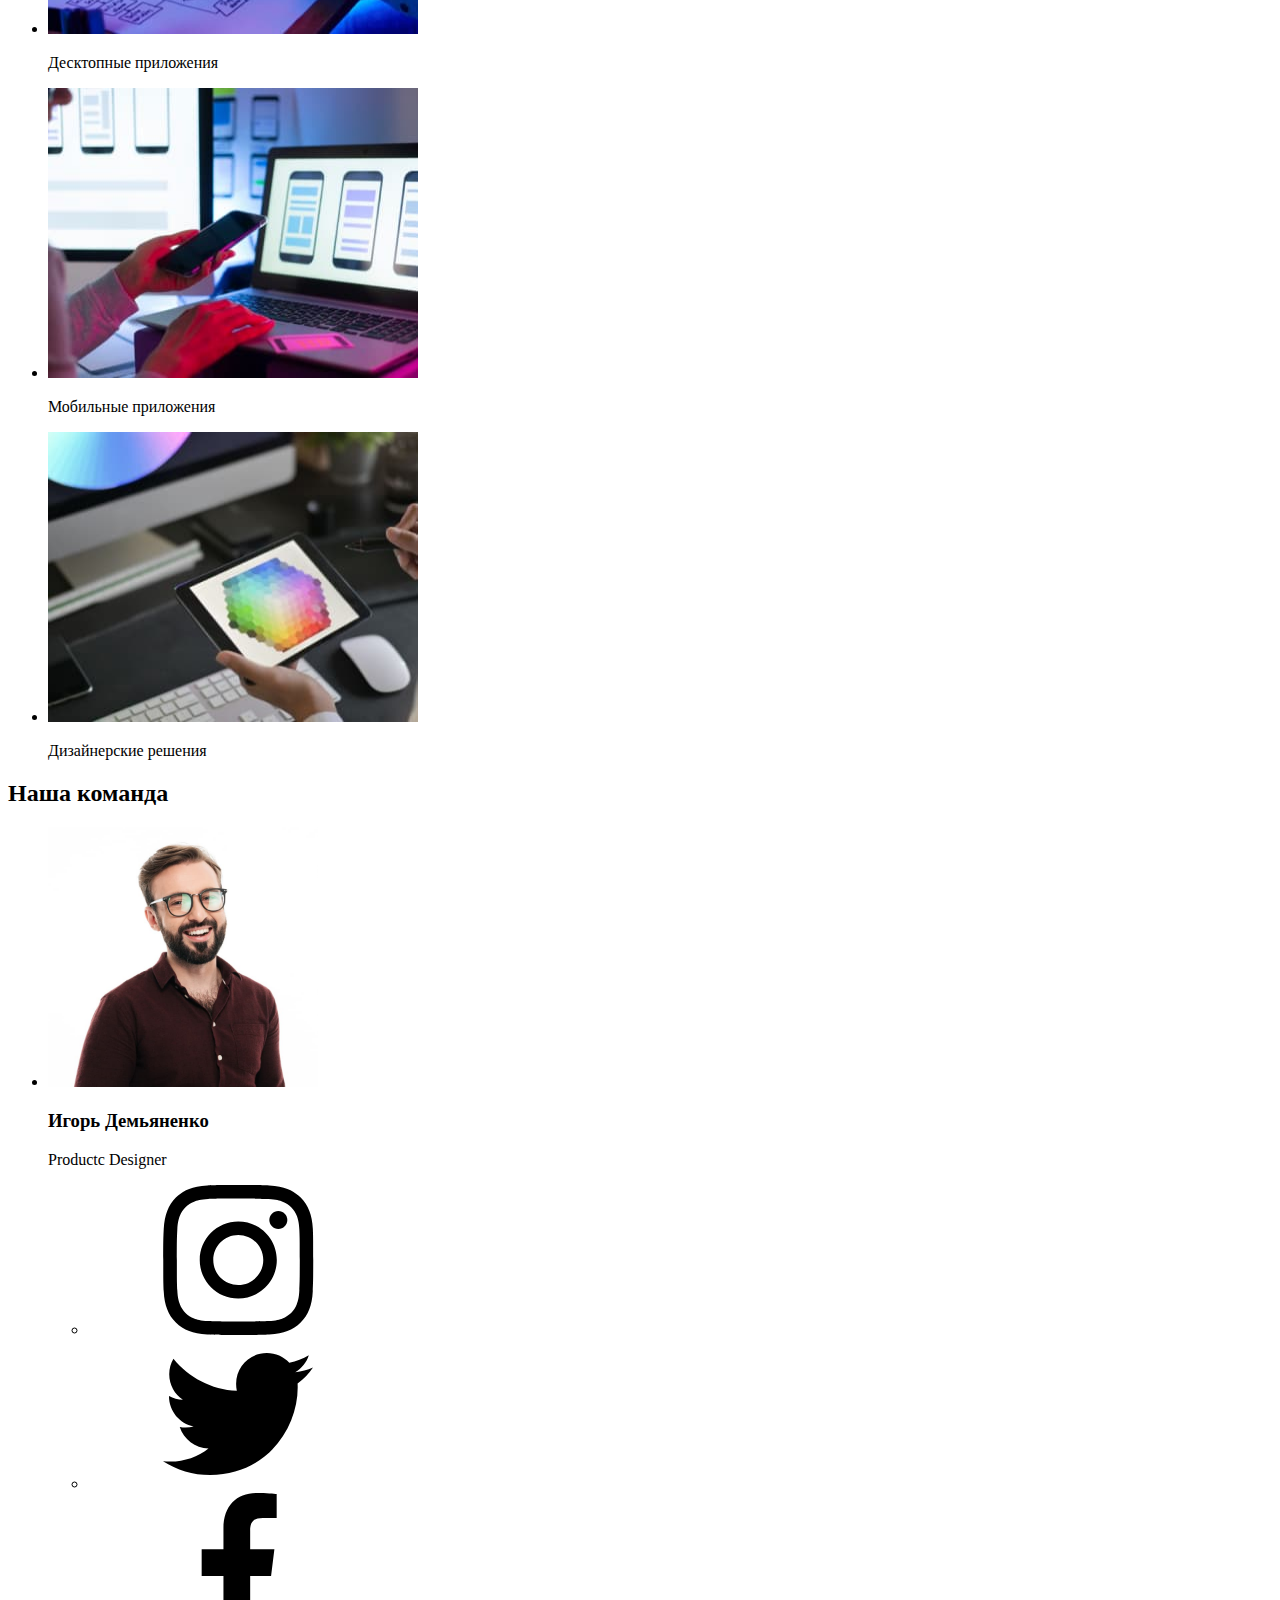
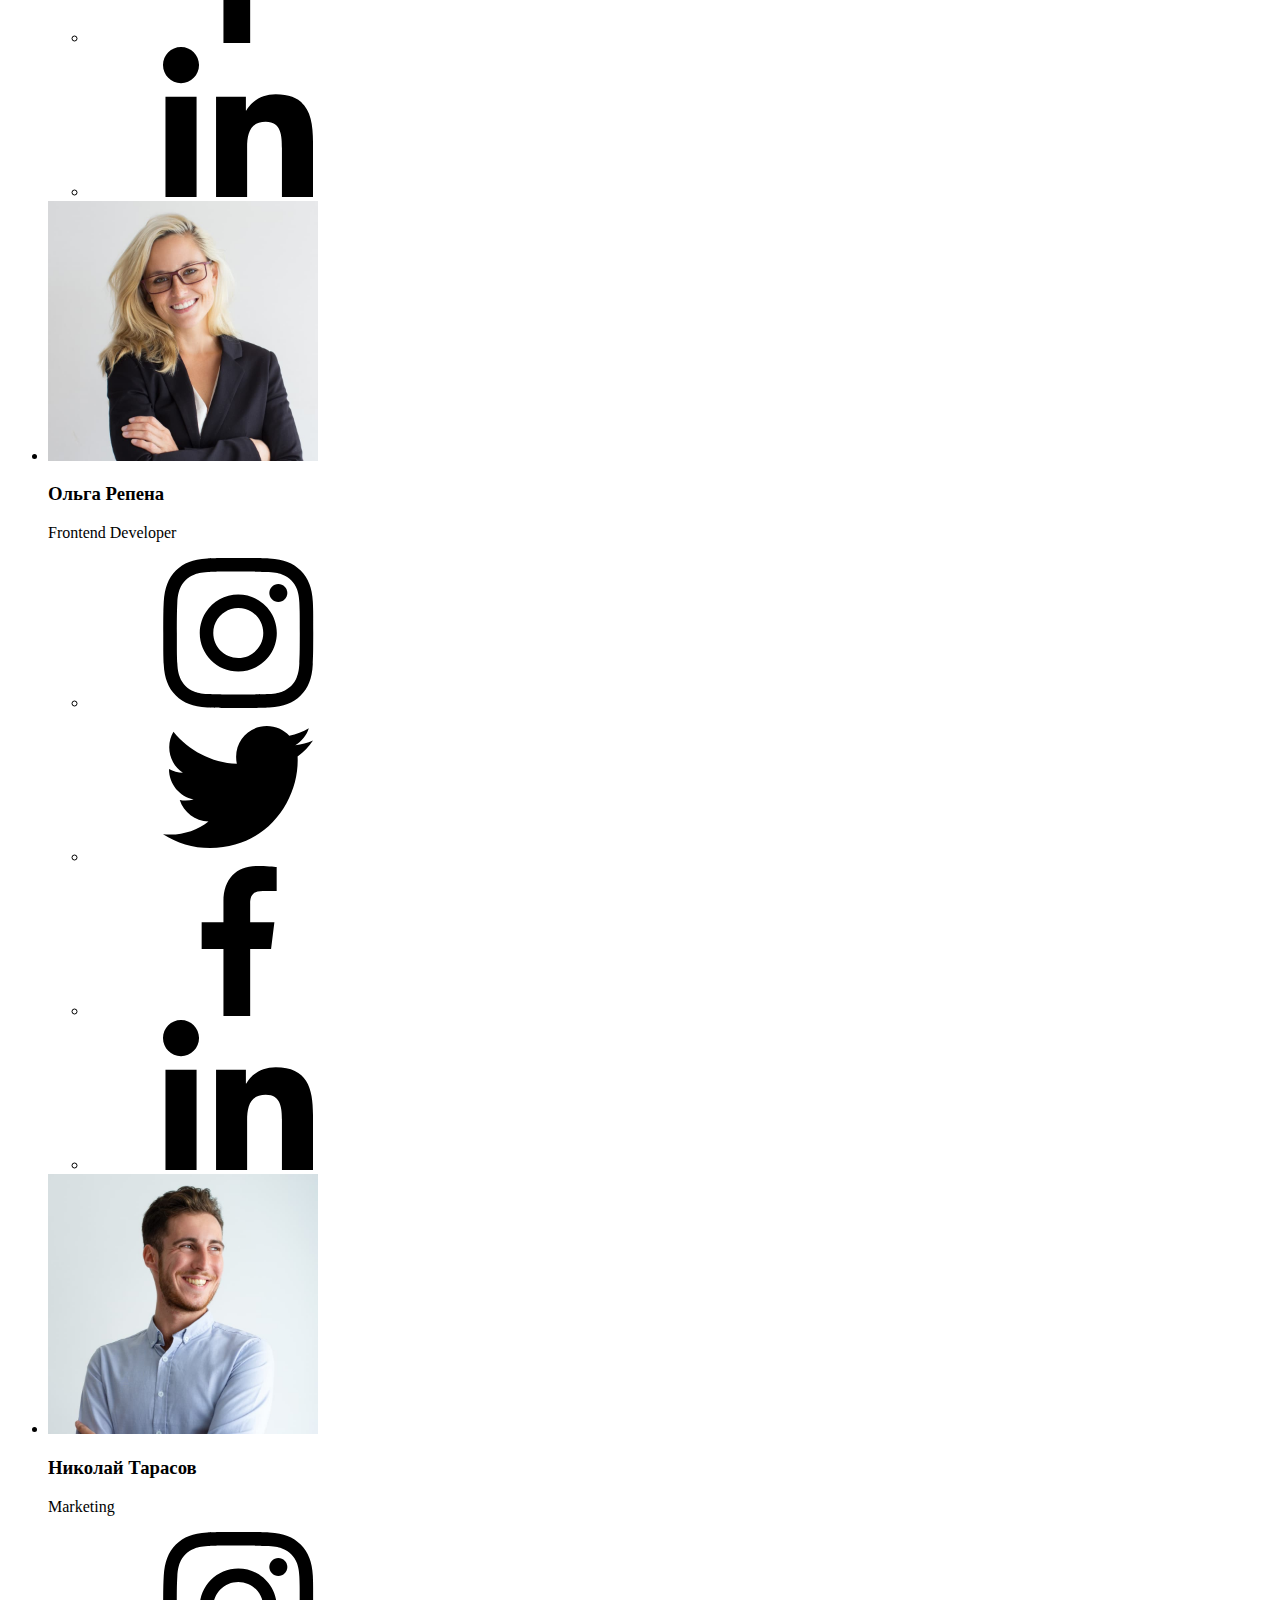
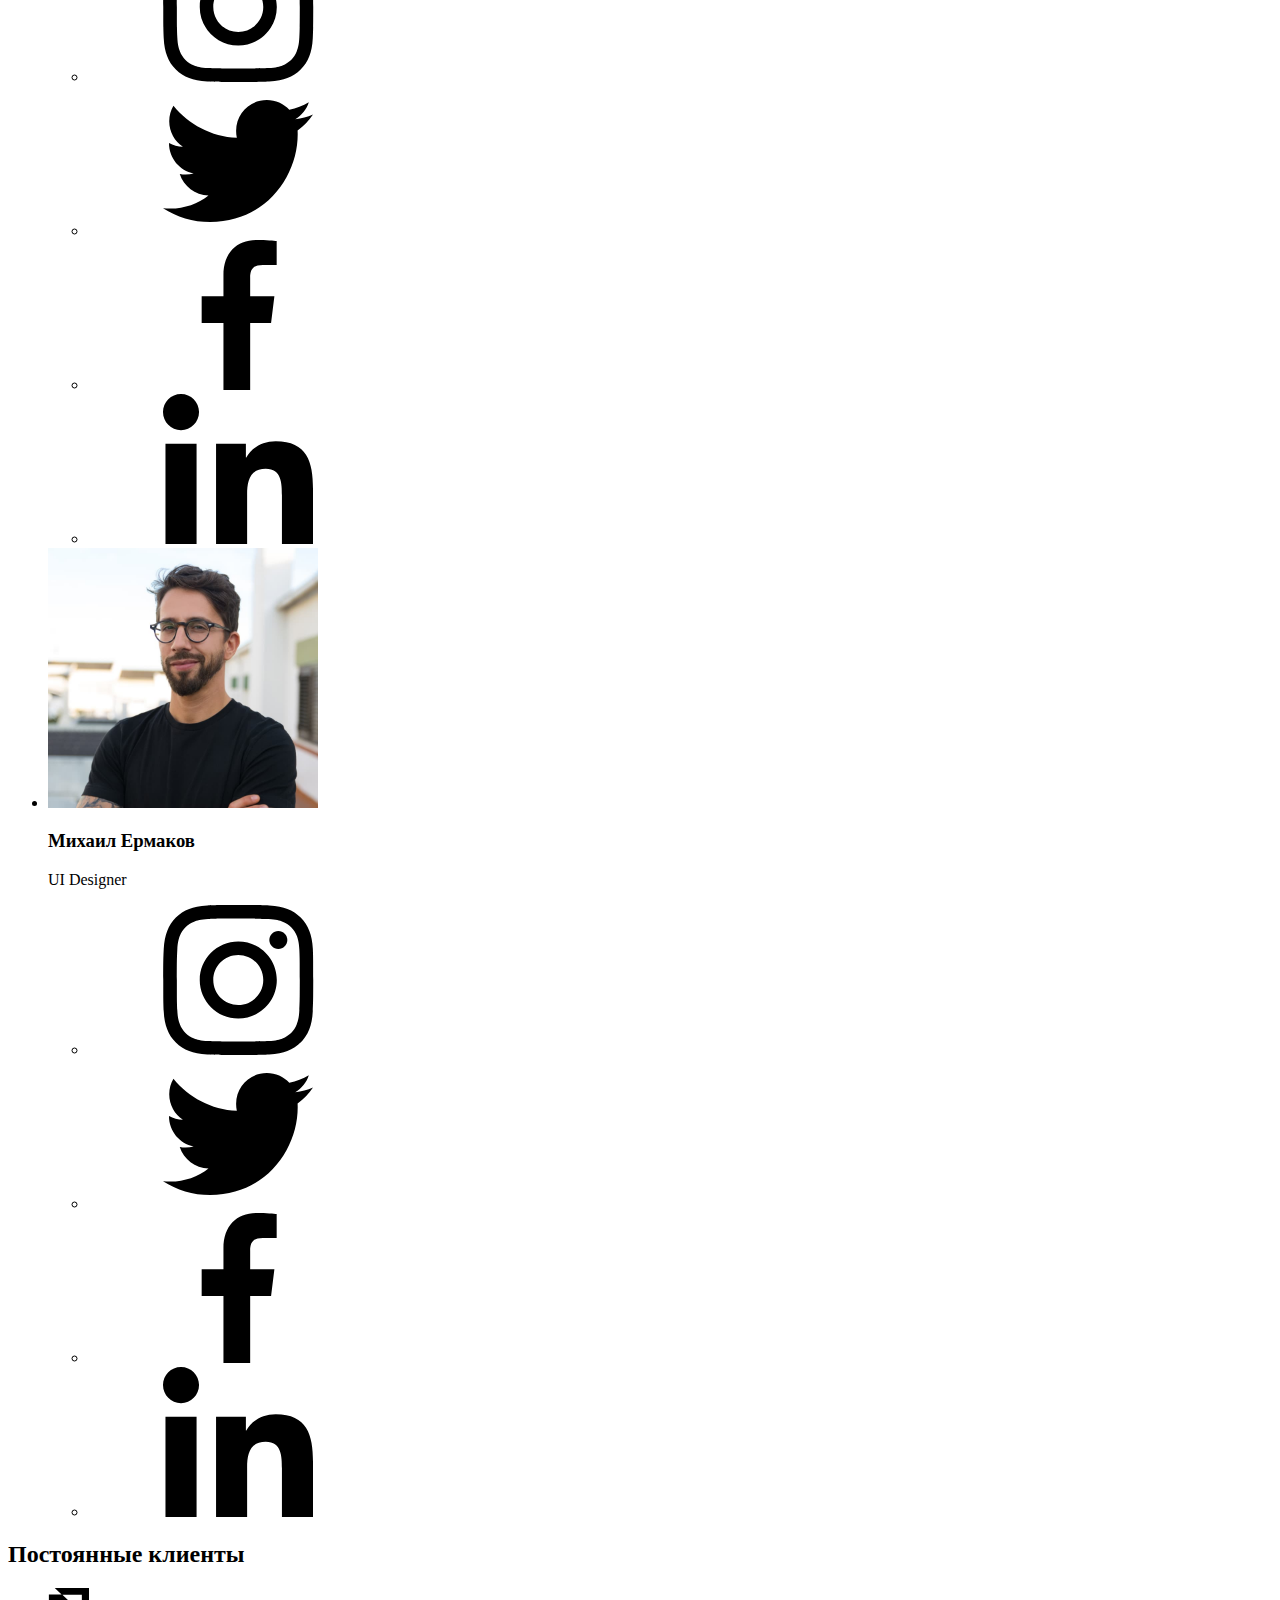
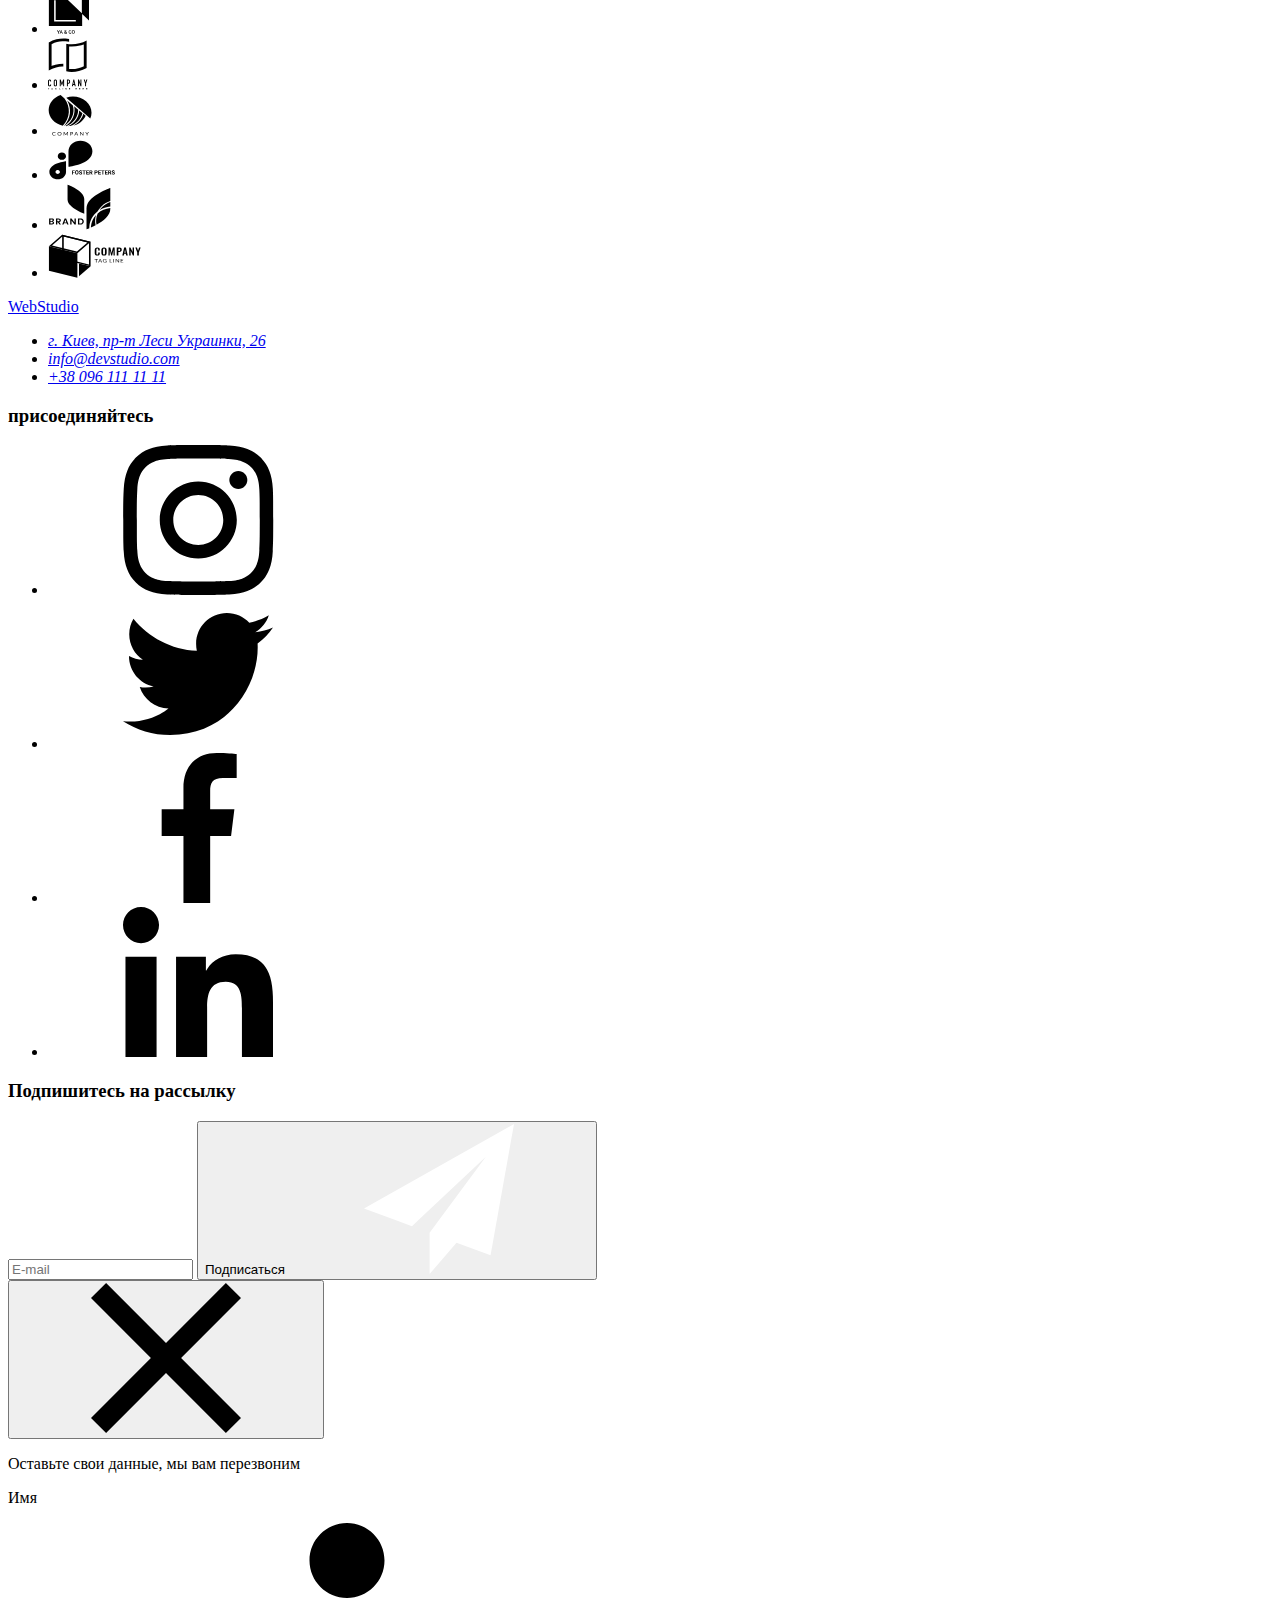
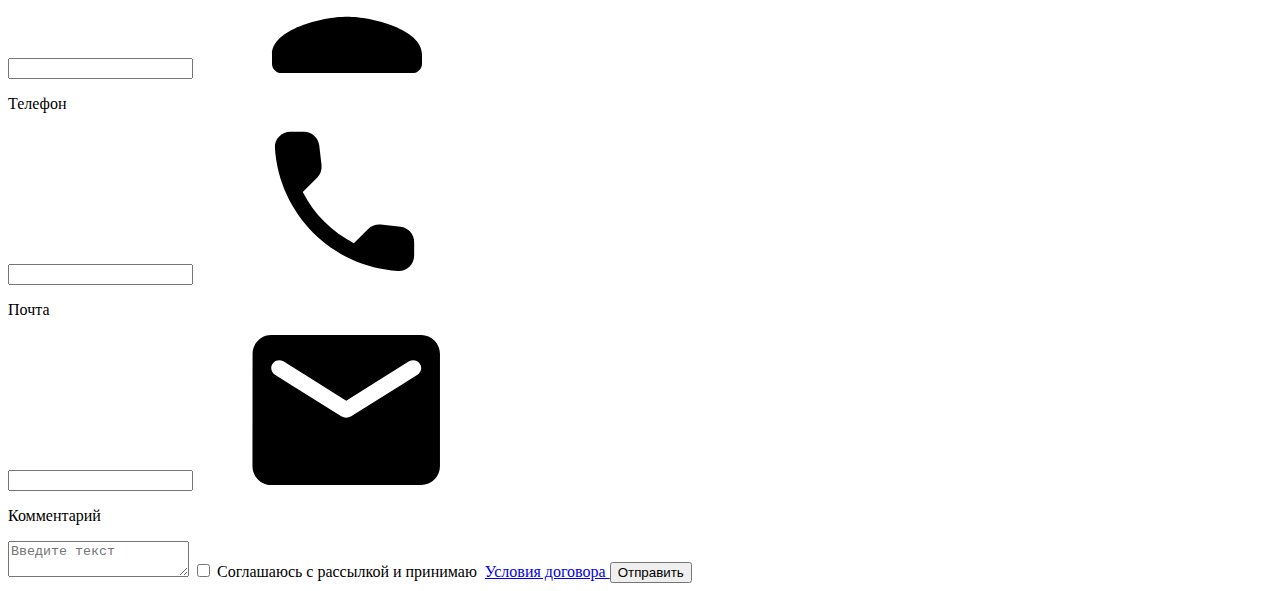
==== commit 7af71430: "партак" ====
--- a/index.html
+++ b/index.html
@@ -13,7 +13,7 @@
   <link rel="stylesheet" href="https://cdnjs.cloudflare.com/ajax/libs/modern-normalize/0.2.0/modern-normalize.min.css"
     integrity="sha512-sqIVMkf5f8XGYI/UZYGs7wODxlUeoj9JknataPfUwtvrSKWMHrMXGZ7Evb6nabFYJQG15vFFyALe6r0nWCD1Ug=="
     crossorigin="anonymous" referrerpolicy="no-referrer">
-  <link rel="stylesheet" href="./CSS/styles.css">
+  <link rel="stylesheet" href="./sass/main.sass">
 </head>
 
 <body>
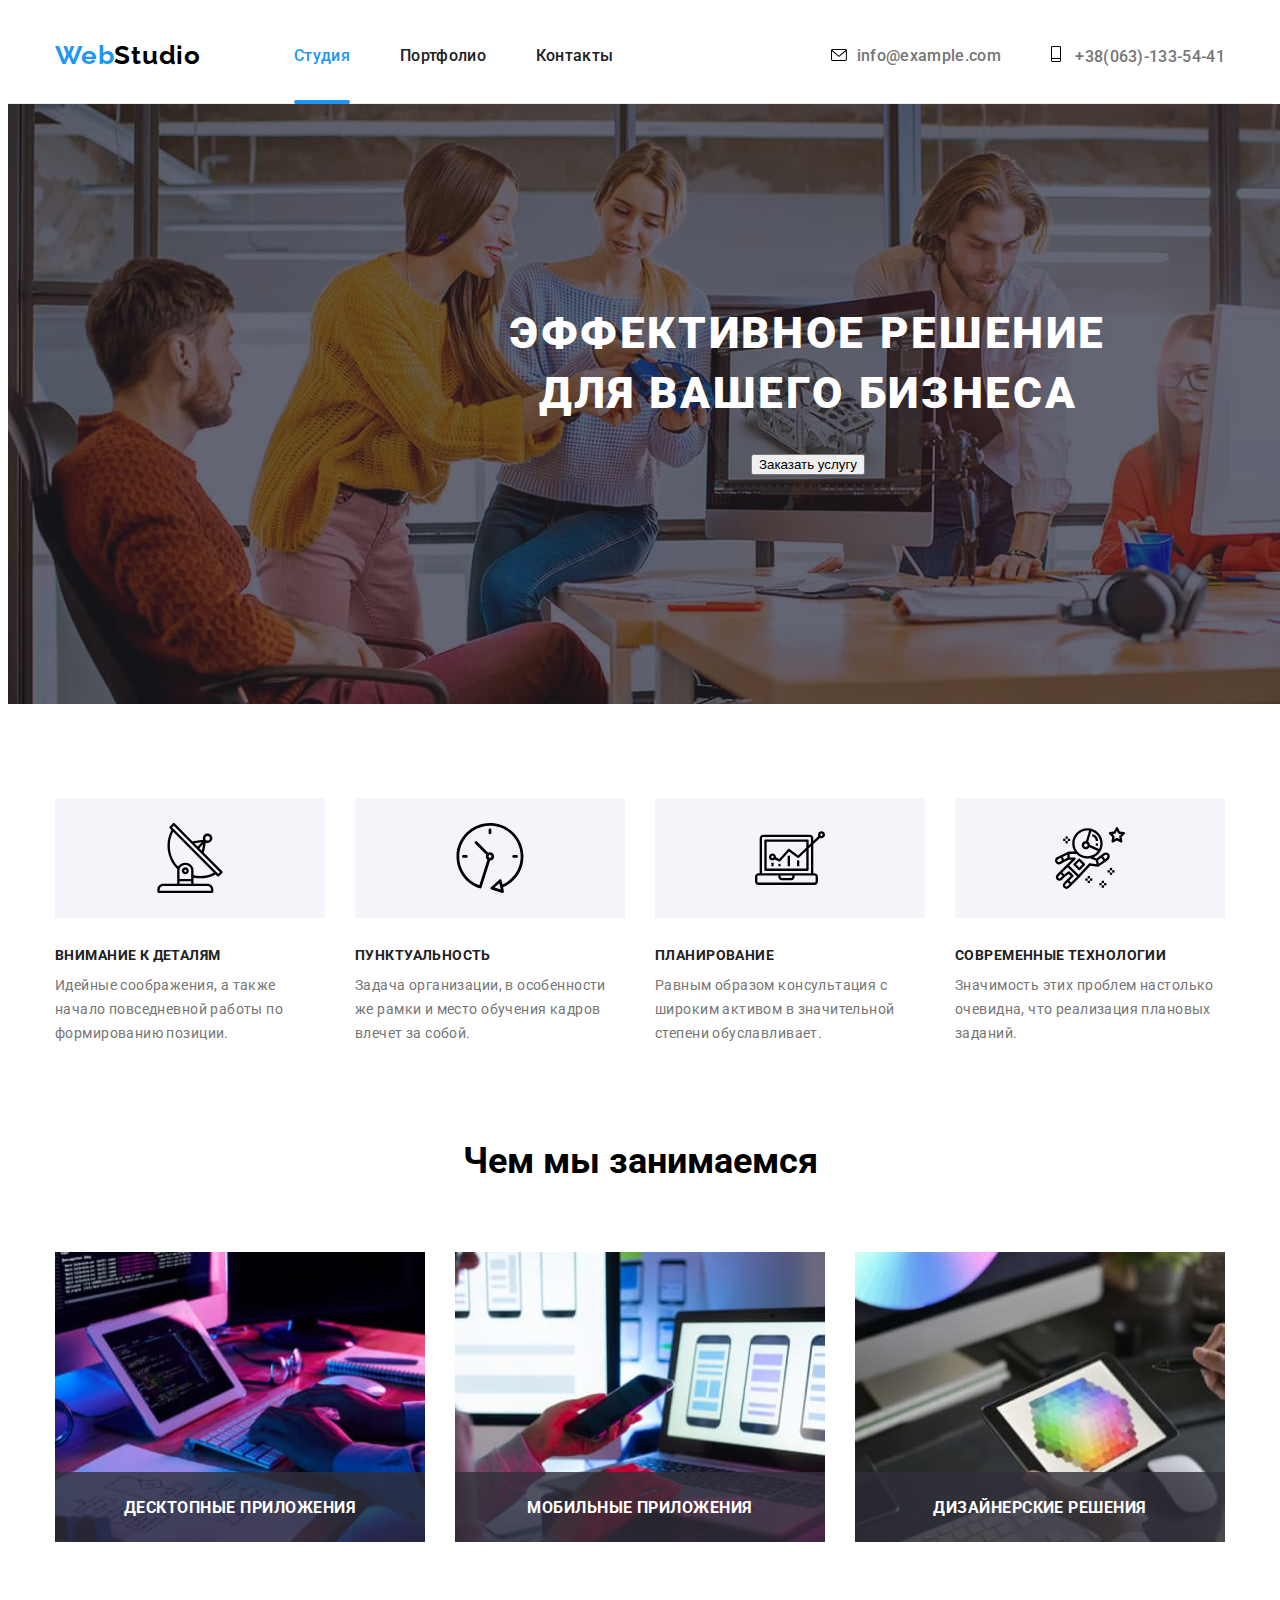
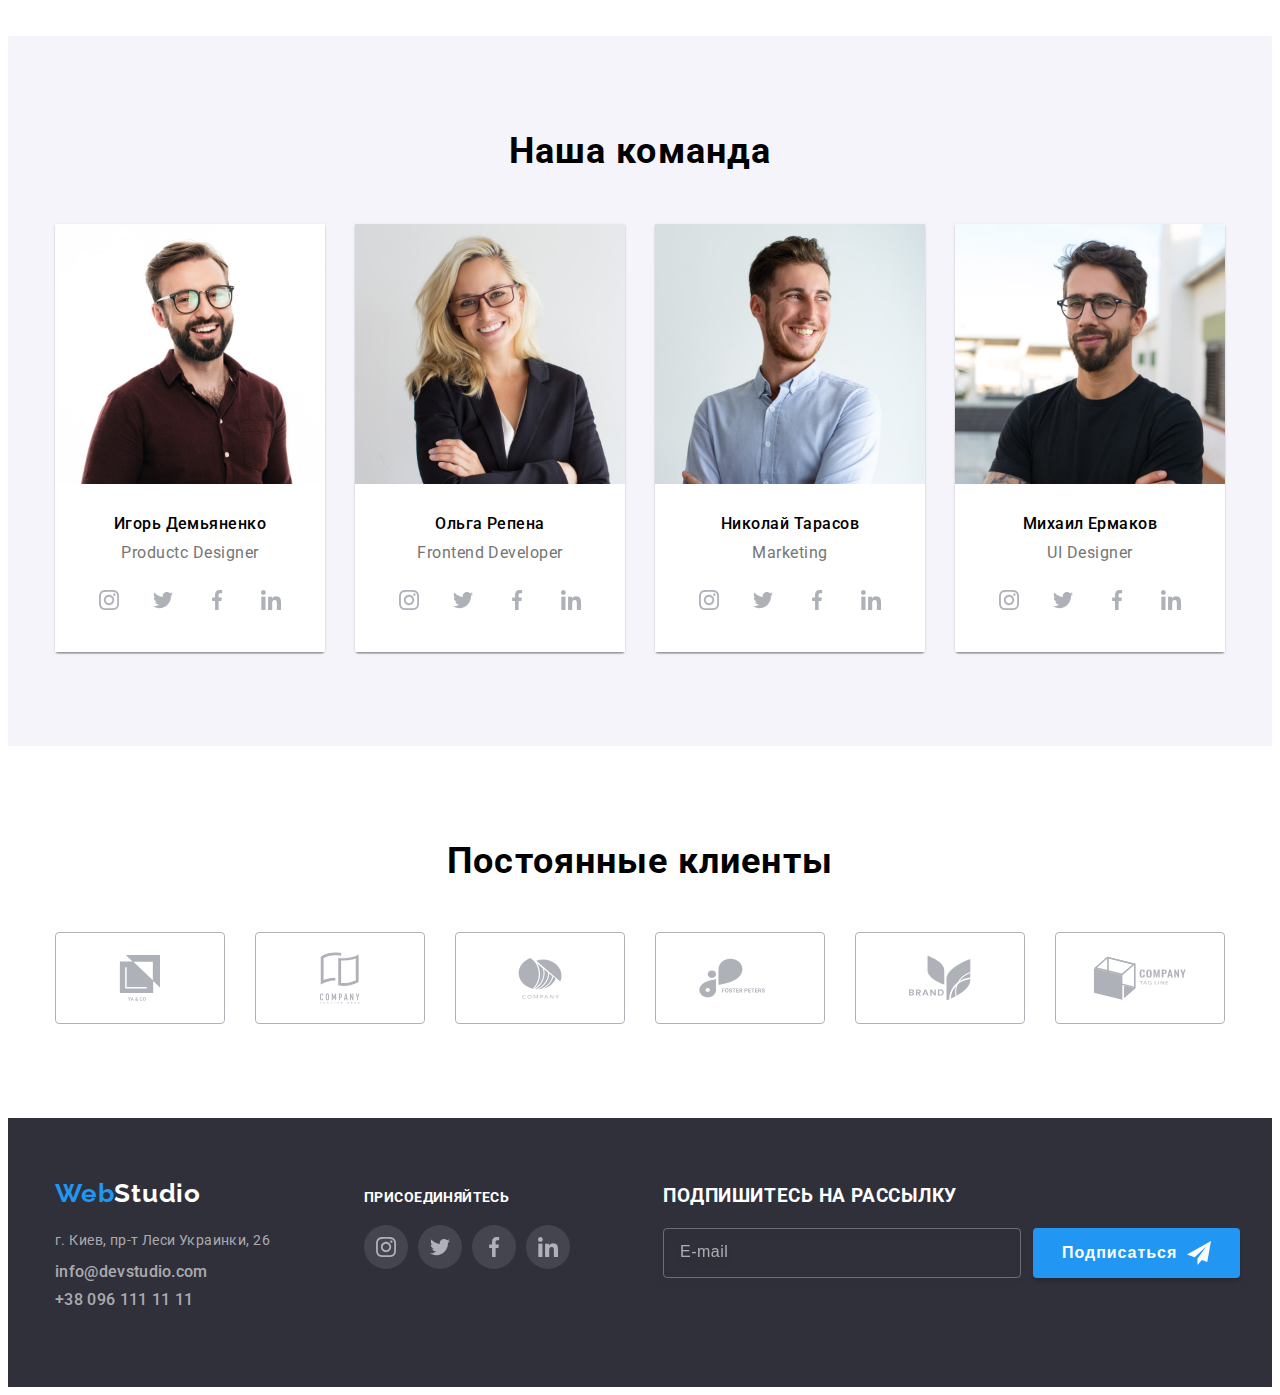
==== commit a491a61f: "sass_off,css_on" ====
--- a/index.html
+++ b/index.html
@@ -13,7 +13,7 @@
   <link rel="stylesheet" href="https://cdnjs.cloudflare.com/ajax/libs/modern-normalize/0.2.0/modern-normalize.min.css"
     integrity="sha512-sqIVMkf5f8XGYI/UZYGs7wODxlUeoj9JknataPfUwtvrSKWMHrMXGZ7Evb6nabFYJQG15vFFyALe6r0nWCD1Ug=="
     crossorigin="anonymous" referrerpolicy="no-referrer">
-  <link rel="stylesheet" href="./sass/main.sass">
+  <link rel="stylesheet" href="./CSS/main.min.css">
 </head>
 
 <body>
--- a/CSS/main.min.css
+++ b/CSS/main.min.css
@@ -0,0 +1,5 @@
+:root{--accent-color: #2196f3;--back-color: #ffffff;--border-line: #ececec;--text-color: #212121;--black-black: #000000;--gray-type: #757575;--hero-footer: #2f303a;--widgets-link-background-color: #f5f4fa;--border-card-content: #eeeeee;--main-font: 'Roboto', sans-serif;--secondary-font: 'Raleway', sans-serif;--contact-footer: rgba(255, 255, 255, 0.6);--paragraph-font-size: 16px;--paragraph-menu-font-size: 14px;--shadow-one: rgba(0, 0, 0, 0.12);--shadow-two: rgba(0, 0, 0, 0.14);--shadow-three: rgba(0, 0, 0, 0.2);--shadow-hero-button: rgba(0, 0, 0, 0.15);--margin: 30px;--background-hero: rgba(47, 48, 58, 0.4), rgba(47, 48, 58, 0.4);--social-links-bg-f: rgba(255, 255, 255, 0.1);--social-background: #afb1b8;--hero-button-hover-color: #188ce8;--box-shadow: 0px 1px 3px rgba(0, 0, 0, 0.12), 0px 1px 1px rgba(0, 0, 0, 0.14),
+      0px 2px 1px rgba(0, 0, 0, 0.2);--porfolio-nav-link-shadow: 0px 3px 1px rgba(0, 0, 0, 0.1), 0px 1px 2px rgba(0, 0, 0, 0.08),
+      0px 2px 2px rgba(0, 0, 0, 0.12);--portfolio-flex-element-shadow: 0px 1px 1px rgba(0, 0, 0, 0.12), 0px 4px 4px rgba(0, 0, 0, 0.06),
+      1px 4px 6px rgba(0, 0, 0, 0.16);--portfolio-overlay-bg-color: rgba(33, 150, 243, 0.9);--job-img-overlay-bg-color: rgba(47, 48, 58, 0.8);--cubic: cubic-bezier(0.4, 0, 0.2, 1);--hero-button-hover-color: #188ce8;--modal-button-border: rgba(0, 0, 0, 0.1);--modal-form-btn-shadow: 0px 4px 4px rgba(0, 0, 0, 0.15);--form-border-color: rgba(33, 33, 33, 0.2);--textaria-text-color: rgba(117, 117, 117, 0.5)}.visually-hidden{position:absolute;width:1px;height:1px;margin:-1px;padding:0;overflow:hidden;border:0;clip:rect(0 0 0 0)}*,::before,::after{box-sizing:border-box}h1,h2,h3,h4,h5,h6,p{margin-top:0;margin-bottom:0}.list{list-style:none}.link{text-decoration:none;color:inherit}ul,li,a{list-style:none;list-style-type:none;text-decoration:none;margin-top:0;margin-bottom:0;padding-left:0}body{font-family:var(--main-font)}img{display:block;max-width:100%}.section{padding-top:94px;padding-bottom:94px}.container{width:1200px;margin-left:auto;margin-right:auto;padding-left:15px;padding-right:15px}.logo{margin-right:93px;font-family:var(--secondary-font);font-size:26px;font-style:normal;font-weight:700;line-height:1.2;letter-spacing:0.03em;text-align:left;color:var(--accent-color);cursor:pointer}.logo-black{color:#000000}.logo-white{color:var(--back-color)}.social-link-list{display:flex}.social-link-item:not(:last-child){margin-right:10px}.social-link-item{width:44px;height:44px}.social-link{display:flex;justify-content:center;align-items:center;width:100%;height:100%;border-radius:50%;background-color:var(--social-links-bg-f);transition:background-color 250ms var(--cubic)}.social-link:hover,.social-link:focus{background-color:var(--accent-color);fill:#ffffff}.social-link:hover .social-link-icon,.social-link:focus .social-link-icon{fill:var(--title-text-color)}.social-link-icon{width:20px;height:20px;fill:#afb1b8;transition:fill 750ms var(--cubic)}.social-link-list{justify-content:center}.social-link-icon{color:var(--social-background)}.backdrop{position:fixed;top:0;left:0;width:100vw;height:100vh;background-color:var(--shadow-three);transition:opacity 250ms var(--cubic),visibility 250ms var(--cubic)}.is-hidden{opacity:0;visibility:hidden;pointer-events:none}.header-container{align-items:center;display:flex;padding-top:0px;padding-bottom:0px}.header{border-bottom:1px solid #ececec;padding-top:32px;padding-bottom:32px;background-color:var(--back-color);border-bottom:1px solid var(--border-line)}.hader-nav{display:flex;align-items:center}.menu{display:flex;align-items:center}.menu-item{margin-right:50px}.menu-item:last-child{margin-right:0}.menu-item-link{display:flex;align-items:center;align-content:center}.cont{margin-left:auto}.menu-item-link{display:block;font-weight:500;line-height:1.1;letter-spacing:0.02em;color:var(--text-color);margin-right:auto;transition:fill 250ms var(--cubic)}.menu-item-link{position:relative}.menu-item-link:hover,.menu-item-link:focus{color:var(--accent-color)}.menu-item-link:hover .menu-icons,.menu-item-link:focus .menu-icons{fill:var(--accent-color)}.menu-item-link.current{color:var(--accent-color)}.menu-item-link.cont-link{text-align:left;color:var(--gray-type)}.cont-link:hover,.cont-link:focus,.cont-link-map{color:var(--accent-color)}.menu-icons{margin-right:10px;transition:fill 250ms var(--cubic)}.current::after{content:'';position:absolute;left:0;bottom:-1.5px;top:53px;display:block;width:100%;height:4px;border-radius:2px;background-color:var(--accent-color)}.hero{background-color:var(--hero-footer);color:var(--back-color);text-align:center;padding-top:200px;padding-bottom:200px}.overlay{height:600px;width:1600px;margin-left:auto;margin-right:auto;background-image:linear-gradient(var(--background-hero), var(--background-hero)),url("../img/hero/Img.jpg");background-size:cover;background-position:center;background-repeat:no-repeat}.hero-face{font-weight:900;font-size:44px;line-height:1.36;letter-spacing:0.06em;text-transform:uppercase;color:var(--back-color);margin-bottom:30px}.about-paragraph{font-family:var(--main-font);font-size:var(--paragraph-menu-font-size);font-weight:bold;line-height:1.14;letter-spacing:0.03em;text-transform:uppercase;margin-bottom:10px;color:var(--text-color)}.description{font-family:var(--main-font);font-size:var(--paragraph-menu-font-size);line-height:1.71;letter-spacing:0.03em;color:var(--gray-type)}.about-container{width:1200px;padding-left:15px;padding-right:15px;margin-right:auto;margin-left:auto;padding-top:94px;padding-bottom:94px}.about-flex-container{display:flex;flex-wrap:wrap;justify-content:space-between}.about-flex-element{width:270px}.about-cards-icon{background:#f5f4fa;height:70px;color:var(--text-color)}.about{display:flex;justify-content:center;align-items:center;width:270px;height:120px;background-color:var(--widgets-link-background-color);margin-bottom:var(--margin)}.section-what-we-do{padding-top:0}.whatwedo .team-list{font-weight:700;font-size:36px;line-height:1.1;text-align:center;letter-spacing:0.03em;color:var(--text-color)}.whatwedo{font-family:var(--font-family);font-size:36px;text-align:center;margin-bottom:50px}.container-whatwedo{width:1200px;padding-left:15px;padding-right:15px;margin-left:auto;margin-right:auto}.whatwedo-list{display:flex;flex-wrap:wrap;justify-content:space-between;margin-top:calc(-1 * var(--margin));margin-left:calc(-1 * var(--margin))}.whatwedo-img{flex-basis:calc((100% - 3 * var(--margin)) / 3);margin-top:50px;margin-left:var(--margin)}.whatwedo-box{position:relative}.activity-list-label{position:absolute;bottom:0;left:0;width:370px;height:70px;padding:27px;font-weight:700;line-height:1.14;text-align:center;letter-spacing:0.03em;text-transform:uppercase;color:var(--back-color);background-color:var(--job-img-overlay-bg-color)}.team-list{font-size:36px;line-height:1.17;text-align:center;letter-spacing:0.03em;color:var(--text-color)}.section-team{background-color:var(--widgets-link-background-color)}.team-list-name{font-weight:500;font-size:16px;line-height:1.19;text-align:center;letter-spacing:0.03em;margin-bottom:10px}.team-list-position{font-weight:400;letter-spacing:0.03em;margin-bottom:0;color:var(--gray-type);margin-bottom:16px}.team-list{font-family:var(--font-family);font-size:36px;line-height:1.17;text-align:center;letter-spacing:0.03em;color:var(--back-text-color);margin-bottom:52px}.team-list-item{display:flex;flex-wrap:wrap;margin-top:calc(-1 * var(--margin));margin-left:calc(-1 * var(--margin))}.team-list-wrapper{flex-basis:calc(100% / 4 - 30px);margin-top:var(--margin);margin-left:var(--margin);background:var(--back-color);text-align:center;box-shadow:0px 1px 3px var(--shadow-one),0px 1px 1px var(--shadow-two),0px 2px 1px var(--shadow-three);border-radius:0px 0px 4px 4px}.team-text-wrapper{background-color:var(--back-color);padding-top:30px;padding-bottom:30px}.team-list-wrapper{text-align:center}.social-link-list{display:flex}.social-link-item:not(:last-child){margin-right:10px}.social-link-item{width:44px;height:44px}.social-link{display:flex;justify-content:center;align-items:center;width:100%;height:100%;border-radius:50%;background-color:var(--social-links-bg-f);transition:background-color 250ms var(--cubic)}.social-link:hover,.social-link:focus{background-color:var(--accent-color);fill:#ffffff}.social-link:hover .social-link-icon,.social-link:focus .social-link-icon{fill:var(--title-text-color)}.social-link-icon{width:20px;height:20px;fill:#afb1b8;transition:fill 750ms var(--cubic)}.social-link-list{justify-content:center}.social-link-icon{color:var(--social-background)}.our-team-list{font-weight:700;font-size:36px;line-height:1.17;text-align:center;letter-spacing:0.03em}.our-team-list{margin-bottom:50px}.client-list{display:flex;margin-top:calc(-1 * var(--margin));margin-left:calc(-1 * var(--margin))}.client-list-items{flex-basis:calc(100% / 4 - 30px);margin-top:var(--margin);margin-left:var(--margin)}.client-link{display:flex;justify-content:center;align-items:center;width:170px;height:92px;border:1px solid var(--social-background);border-radius:4px;transition:border 750ms var(--cubic)}.client-link-icons{fill:var(--social-background);transition:fill 250ms var(--cubic)}.client-link:hover,.client-link:focus{border:1px solid var(--accent-color);border-radius:4px}.client-link:hover .client-link-icons,.client-link:focus .client-link-icons{fill:var(--accent-color)}.footer{background:var(--hero-footer);padding-top:60px;padding-bottom:60px}.footer-menu{display:block;margin-bottom:9px}.address-footer{font-style:normal}.footer-menu-list{display:block;margin-bottom:9px}.address{font-family:var(--font-family);font-size:var(--paragraph-menu-font-size);line-height:1.71;letter-spacing:0.03em;color:var(--back-color)}.adress-title{font-style:inherit;margin-top:20px}.cont-link{text-align:left;color:var(--contact-footer)}.cont-link:hover,.cont-link:focus{color:var(--accent-color)}.footer-conteiner{display:flex;align-items:baseline}.footer-conteiner-con{display:block;margin-bottom:9px;margin-right:70px}.mail-link,.tel-link{font-weight:500;line-height:1.1;letter-spacing:0.02em;margin-right:auto;font-style:normal}.connect{font-family:var(--main-font);font-style:normal;font-weight:bold;font-size:14px;line-height:1.5;letter-spacing:0.03em;text-transform:uppercase;color:var(--back-color);transition:color 250ms var(--cubic)}.footer-conteiner-social .connect{font-family:Roboto;font-style:normal;font-weight:bold;font-size:14px;line-height:16px;letter-spacing:0.03em;text-transform:uppercase;color:#ffffff;margin-bottom:20px}.footer-form-btn{display:flex;align-items:center;font-weight:700;font-size:16px;line-height:1.88;letter-spacing:0.06em;color:var(--back-color);box-shadow:var(--modal-form-btn-shadow);background-color:var(--accent-color);border-radius:4px;border:none;padding:10px 29px;cursor:pointer;margin-left:12px}.send-icon{height:24px;width:24px;margin-left:10px}.footer-form-input{display:block;height:50px;width:358px;border:1px solid rgba(255,255,255,0.3);filter:drop-shadow(0px 4px 4px rgba(0,0,0,0.15));border-radius:4px;background-color:transparent;color:var(--title-text-color);padding-left:16px}.footer-form-input::placeholder{font-size:16px;line-height:1.25;letter-spacing:0.03em;color:rgba(255,255,255,0.6)}.footer-form-title{font-weight:700;line-height:1.14;letter-spacing:0.03em;text-transform:uppercase;color:var(--back-color);margin-bottom:20px}.footer-form-wrapper{display:flex;justify-content:center;align-items:center}.footer-form{margin-left:93px}.gallery-portfolio{color:var(--back-color)}.widgets{display:flex;justify-content:center;margin-bottom:50px}.widgets-item:not(:last-child){margin-right:8px}.widgets.list{display:flex}.widgets.list{width:1200px;margin-left:auto;margin-right:auto;align-items:center;justify-content:center;margin-bottom:50px;padding-top:90px}.nav-button{font-family:inherit;font-weight:500;font-size:16px;line-height:1.63;text-align:center;letter-spacing:0.03em}.nav-button{font-family:var(--font-family);font-size:500;padding-top:6px;padding-bottom:6px;padding-right:22px;padding-left:22px;border-radius:4px;border-style:none;transition:color 250ms var(--cubic),background-color 250ms var(--cubic),box-shadow 250ms var(--cubic)}.nav-button:hover,.nav-button:focus{background-color:var(--accent-color);color:var(--back-color);box-shadow:var(--porfolio-nav-link-shadow);cursor:pointer}.projects-container{width:1200px;padding-left:15px;padding-right:15px;margin-left:auto;margin-right:auto;margin-bottom:94px}.projects{display:flex;flex-wrap:wrap;margin-top:calc(-1 * var(--margin));margin-left:calc(-1 * var(--margin))}.projects-links,.projects-links:visited{color:var(--text-color)}.projects-blocks:hover,.projects-blocks:focus{box-shadow:var(--portfolio-flex-element-shadow)}.projects-blocks{flex-basis:calc(100% / 3 - var(--margin));margin-top:var(--margin);margin-left:var(--margin)}.projects-content{padding-top:20px;padding-bottom:20px;padding-right:24px;padding-left:24px;background:var(--back-color);border-right:1px solid var(--border-card-content);border-bottom:1px solid var(--border-card-content);border-left:1px solid var(--border-card-content)}.project-name{font-weight:700;font-size:18px;line-height:2;letter-spacing:0.06em;margin-bottom:4px;color:var(--text-color)}.project-type{font-size:16px;line-height:2;letter-spacing:0.03em;color:var(--gray-type)}.projects-links,.projects-links:visited{color:var(--gray-type)}.projects-links.link{display:block}.portfolio-over-desc{position:relative;overflow:hidden}.overlay_portfolio{position:absolute;top:0;left:0;width:100%;height:100%;background-color:var(--portfolio-overlay-bg-color);color:var(--back-color);overflow:auto;padding:63px 24px;transform:translateY(100%);transition:transform 250ms linear;size:18px;line-height:1.56;font-size:var(--main-font);letter-spacing:0.03em;font-weight:400}.projects-blocks:hover .overlay_portfolio,.projects-blocks:focus .overlay_portfolio{transform:translateY(0%)}.projects-links:hover .overlay_portfolio,.projects-links:focus .overlay_portfolio{transform:translateY(0%)}.modal{position:absolute;top:50%;left:50%;width:528px;height:581px;background-color:var(--back-color);box-shadow:var(--box-shadow);border-radius:4px;transform:translate(-50%, -50%);padding:40px}.close-btn{position:absolute;display:flex;justify-content:center;align-items:center;top:8px;right:8px;width:30px;height:30px;border-radius:50%;border:1px solid var(--modal-button-border);background-color:transparent;cursor:pointer;padding:0}.close-vector{width:11px;height:11px;fill:var(--black-black);transition:fill 250ms var(--cubic)}.close-btn:focus .close-vector,.close-btn:hover .close-vector{fill:var(--accent-color)}.modal-form-field{display:block;font-size:12px;line-height:1.17;letter-spacing:0.01em;color:var(--gray-type);margin-bottom:10px}.indent{margin-bottom:20px}.modal-form-head{font-weight:700;font-size:20px;line-height:1.15;text-align:center;letter-spacing:0.03em;color:var(--text-color);margin-bottom:12px}.modal-form-input{width:100%;height:40px;border:1px solid var(--form-border-color);border-radius:4px;padding-left:42px;transition:border-color 250ms var(--cubic);margin-top:4px;outline:none}.modal-form-input:hover,.modal-form-input:focus{border-color:var(--accent-color)}.modal-form-input:hover+.form-input-icon,.modal-form-input:focus+.form-input-icon{fill:var(--accent-color)}.modal-form-input-wrapper{position:relative}.form-input-icon{position:absolute;top:50%;transform:translateY(-50%);left:12px;height:12px;width:12px;fill:var(--text-color);transition:fill 250ms var(--cubic)}.form-input-icon:hover,.form-input-icon:focus{fill:var(--accent-color)}.modal-form-message{width:100%;height:120px;margin-top:4px;border:1px solid var(--form-border-color);border-radius:4px;padding:12px 16px;resize:none;transition:border-color 250ms var(--cubic)}.modal-form-message::placeholder{color:var(--textaria-text-color)}.modal-form-message:hover,.modal-form-message:focus{border-color:var(--accent-color);outline:none}.modal-form-checkbox-label{display:flex;align-items:center;justify-content:center;font-size:14px;line-height:24px;letter-spacing:0.03em;color:var(--secondary-text-color);margin-bottom:30px}.modal-form-checkbox:checked+.modal-form-checkbox-label::before{background-image:url("../img/iconcheck.svg");border:none;background-position:center;background-repeat:no-repeat;background-size:cover}.modal-form-checkbox-label::before{display:block;content:'';width:16px;height:15px;border:2px solid var(--text-color);border-radius:2px;cursor:pointer;margin-right:10px}.modal-form-checkbox:hover+.modal-form-checkbox-label::before,.modal-form-checkbox:focus+.modal-form-checkbox-label::before{outline:2px solid var(--back-color)}.modal-form-label-link{position:relative;font-size:14px;line-height:1.71;letter-spacing:0.03em;color:var(--accent-color)}.modal-form-label-link::after{content:'';position:absolute;left:0;bottom:6px;display:block;width:100%;height:0.1px;background-color:var(--accent-color)}.modal-form-btn{display:block;margin:0 auto;font-weight:700;font-size:16px;line-height:1.88;text-align:center;letter-spacing:0.06em;color:var(--widgets-link-background-color);background-color:var(--accent-color);box-shadow:var(--modal-form-btn-shadow);border-radius:4px;cursor:pointer;padding:10px 56px;border:none;transition:background-color 250ms var(--cubic),box-shadow 250ms var(--cubic)}.modal-form-btn:hover,.modal-form-btn:focus{background-color:var(--hero-button-hover-color);box-shadow:var(--modal-form-btn-shadow)}
+/*# sourceMappingURL=main.min.css.map */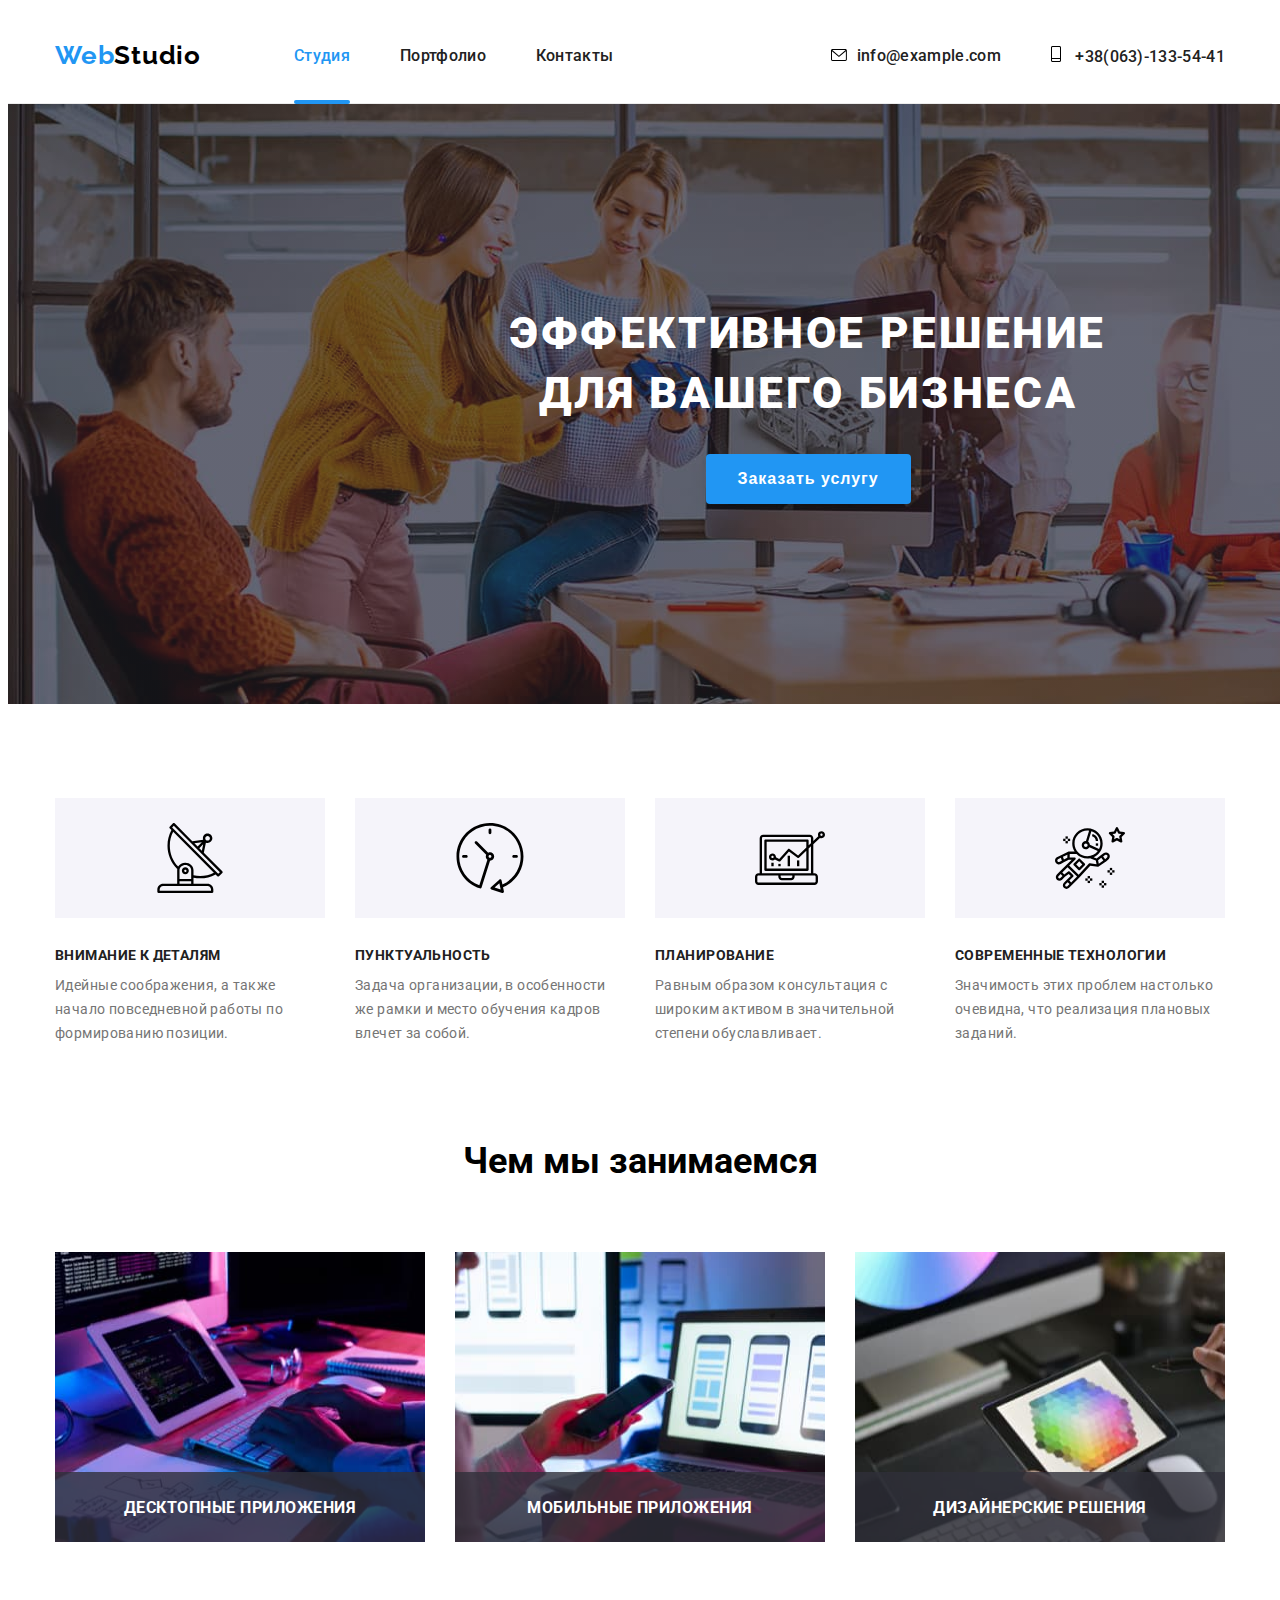
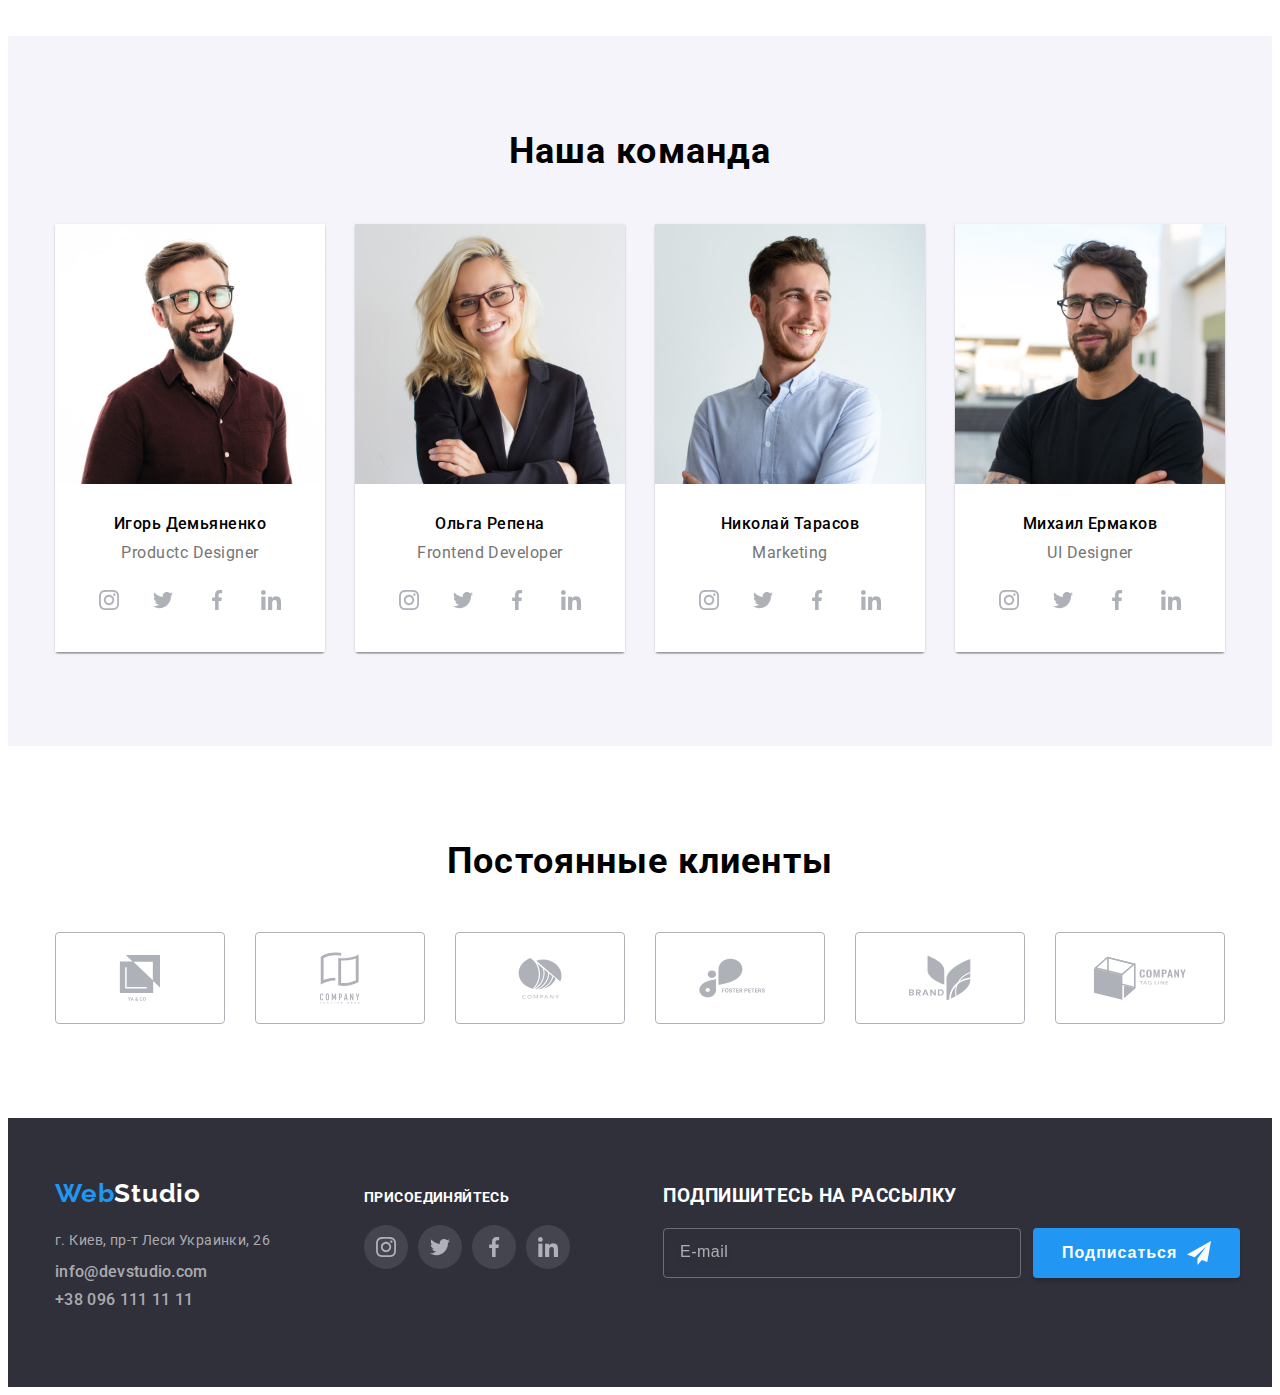
==== commit c21b09c0: "enter_bloks" ====
--- a/index.html
+++ b/index.html
@@ -19,30 +19,30 @@
 <body>
   <!--Header-->
   <header class="header">
-    <div class="container header-container">
-      <nav class="hader-nav">
+    <div class="header__container container">
+      <nav class="hader__nav ">
         <a class="logo" href="./index.html">Web<span class="logo-black">Studio</span></a>
         <ul class="menu">
-          <li class="menu-item">
-            <a class="menu-item-link current" href="./index.html">Студия</a>
-          </li>
-          <li class="menu-item">
-            <a class="menu-item-link" href="./portfolio.html">Портфолио</a>
-          </li>
-          <li class="menu-item">
-            <a class="menu-item-link" href="#">Контакты</a>
+          <li class="menu__item">
+            <a class="menu__item__link current" href="./index.html">Студия</a>
+          </li>
+          <li class="menu__item">
+            <a class="menu__item__link" href="./portfolio.html">Портфолио</a>
+          </li>
+          <li class="menu__item">
+            <a class="menu__item__link" href="#">Контакты</a>
           </li>
         </ul>
       </nav>
       <ul class="menu cont">
-        <li class="menu-item">
-          <a class="menu-item-link cont-link" href="mailto:info@example.com">
+        <li class="menu__item">
+          <a class="menu__item__link cont__link" href="mailto:info@example.com">
             <svg class="menu-icons" width="16px" height="12px">
               <use href="./img/icons/symbol_defs.svg#icon-envelope"></use>
             </svg>info@example.com</a>
         </li>
-        <li class="menu-item">
-          <a class="menu-item-link cont-link" href="tel:+380631335441">
+        <li class="menu__item">
+          <a class="menu__item__link cont__link" href="tel:+380631335441">
             <svg class="menu-icons" width="10px" height="16px">
               <use href="./img/icons/symbol_defs.svg#icon-Vector"></use>
             </svg> +38(063)-133-54-41</a>
@@ -54,20 +54,20 @@
   <main>
     <!-- HERO-->
     <section class="hero overlay">
-      <div class="container container-hero">
-        <h1 class="hero-face">
+      <div class="container container__hero">
+        <h1 class="hero__face">
           эффективное решение<br/>
           для вашего бизнеса
         </h1>
-        <button class="modal-btn" type="button" data-modal-open>Заказать услугу</button>
+        <button class="modal__btn" type="button" data-modal-open>Заказать услугу</button>
       </div>
     </section>
     <!-- ABOUT -->
     <section >
-      <div class="about-container">
-        <ul class="about-flex-container">
-
-          <li class="about-flex-element">
+      <div class="about__container">
+        <ul class="about__flex__container">
+
+          <li class="about__flex__element">
             <div class="about">
             <svg class="about-cards-icon">
               <use href="./img/icons/sprite.svg#icon-antenna"></use>
@@ -79,7 +79,7 @@
             </p>
           </li>
 
-          <li class="about-flex-element">
+          <li class="about__flex__element">
             <div class="about">
             <svg class="about-cards-icon">
               <use href="./img/icons/sprite.svg#icon-clock"></use>
@@ -91,7 +91,7 @@
             </p>
           </li>
 
-          <li class="about-flex-element">
+          <li class="about__flex__element">
             <div class="about">
             <svg class="about-cards-icon">
               <use href="./img/icons/sprite.svg#icon-diagram"></use>
@@ -103,7 +103,7 @@
             </p>
           </li>
 
-          <li class="about-flex-element">
+          <li class="about__flex__element">
             <div class="about">
             <svg class="about-cards-icon">
               <use href="./img/icons/sprite.svg#icon-astronaut"></use>
@@ -119,20 +119,19 @@
     </section>
     <!-- END ABOUT -->
     <!--What we do-->
-    <section class="section-what-we-do section">
-      <div class="container-whatwedo">
+    <section class="section__what-we-do section">
+      <div class="container_whatwedo">
         <h2 class="whatwedo">Чем мы занимаемся</h2>
-        <ul class="whatwedo-list">
-
+        <ul class="whatwedo_list">
           <li class="whatwedo-img">
-          <div class="whatwedo-box">
+          <div class="whatwedo_box">
             <img src="./img/section2/section2_img_1.jpg" alt="человек печатает на клавиатуре" width="370" height="290">
             <p class="activity-list-label">Десктопные приложения</p>
             </div>
           </li>
 
           <li class="whatwedo-img">
-            <div class="whatwedo-box">
+            <div class="whatwedo_box">
             <img src="./img/section2/section2_img_2.jpg" alt="работа с мобильными приложениями" width="370"
               height="290">
                 <p class="activity-list-label">Мобильные приложения</p>
@@ -140,7 +139,7 @@
           </li>
 
           <li class="whatwedo-img">
-            <div class="whatwedo-box">
+            <div class="whatwedo_box">
               <img src="./img/section2/section2_img_3.jpg" alt="работа графического дизайнера" width="370" height="290">
               <p class="activity-list-label">Дизайнерские решения</p>
             </div>
--- a/CSS/main.min.css
+++ b/CSS/main.min.css
@@ -1,5 +1,5 @@
 :root{--accent-color: #2196f3;--back-color: #ffffff;--border-line: #ececec;--text-color: #212121;--black-black: #000000;--gray-type: #757575;--hero-footer: #2f303a;--widgets-link-background-color: #f5f4fa;--border-card-content: #eeeeee;--main-font: 'Roboto', sans-serif;--secondary-font: 'Raleway', sans-serif;--contact-footer: rgba(255, 255, 255, 0.6);--paragraph-font-size: 16px;--paragraph-menu-font-size: 14px;--shadow-one: rgba(0, 0, 0, 0.12);--shadow-two: rgba(0, 0, 0, 0.14);--shadow-three: rgba(0, 0, 0, 0.2);--shadow-hero-button: rgba(0, 0, 0, 0.15);--margin: 30px;--background-hero: rgba(47, 48, 58, 0.4), rgba(47, 48, 58, 0.4);--social-links-bg-f: rgba(255, 255, 255, 0.1);--social-background: #afb1b8;--hero-button-hover-color: #188ce8;--box-shadow: 0px 1px 3px rgba(0, 0, 0, 0.12), 0px 1px 1px rgba(0, 0, 0, 0.14),
       0px 2px 1px rgba(0, 0, 0, 0.2);--porfolio-nav-link-shadow: 0px 3px 1px rgba(0, 0, 0, 0.1), 0px 1px 2px rgba(0, 0, 0, 0.08),
       0px 2px 2px rgba(0, 0, 0, 0.12);--portfolio-flex-element-shadow: 0px 1px 1px rgba(0, 0, 0, 0.12), 0px 4px 4px rgba(0, 0, 0, 0.06),
-      1px 4px 6px rgba(0, 0, 0, 0.16);--portfolio-overlay-bg-color: rgba(33, 150, 243, 0.9);--job-img-overlay-bg-color: rgba(47, 48, 58, 0.8);--cubic: cubic-bezier(0.4, 0, 0.2, 1);--hero-button-hover-color: #188ce8;--modal-button-border: rgba(0, 0, 0, 0.1);--modal-form-btn-shadow: 0px 4px 4px rgba(0, 0, 0, 0.15);--form-border-color: rgba(33, 33, 33, 0.2);--textaria-text-color: rgba(117, 117, 117, 0.5)}.visually-hidden{position:absolute;width:1px;height:1px;margin:-1px;padding:0;overflow:hidden;border:0;clip:rect(0 0 0 0)}*,::before,::after{box-sizing:border-box}h1,h2,h3,h4,h5,h6,p{margin-top:0;margin-bottom:0}.list{list-style:none}.link{text-decoration:none;color:inherit}ul,li,a{list-style:none;list-style-type:none;text-decoration:none;margin-top:0;margin-bottom:0;padding-left:0}body{font-family:var(--main-font)}img{display:block;max-width:100%}.section{padding-top:94px;padding-bottom:94px}.container{width:1200px;margin-left:auto;margin-right:auto;padding-left:15px;padding-right:15px}.logo{margin-right:93px;font-family:var(--secondary-font);font-size:26px;font-style:normal;font-weight:700;line-height:1.2;letter-spacing:0.03em;text-align:left;color:var(--accent-color);cursor:pointer}.logo-black{color:#000000}.logo-white{color:var(--back-color)}.social-link-list{display:flex}.social-link-item:not(:last-child){margin-right:10px}.social-link-item{width:44px;height:44px}.social-link{display:flex;justify-content:center;align-items:center;width:100%;height:100%;border-radius:50%;background-color:var(--social-links-bg-f);transition:background-color 250ms var(--cubic)}.social-link:hover,.social-link:focus{background-color:var(--accent-color);fill:#ffffff}.social-link:hover .social-link-icon,.social-link:focus .social-link-icon{fill:var(--title-text-color)}.social-link-icon{width:20px;height:20px;fill:#afb1b8;transition:fill 750ms var(--cubic)}.social-link-list{justify-content:center}.social-link-icon{color:var(--social-background)}.backdrop{position:fixed;top:0;left:0;width:100vw;height:100vh;background-color:var(--shadow-three);transition:opacity 250ms var(--cubic),visibility 250ms var(--cubic)}.is-hidden{opacity:0;visibility:hidden;pointer-events:none}.header-container{align-items:center;display:flex;padding-top:0px;padding-bottom:0px}.header{border-bottom:1px solid #ececec;padding-top:32px;padding-bottom:32px;background-color:var(--back-color);border-bottom:1px solid var(--border-line)}.hader-nav{display:flex;align-items:center}.menu{display:flex;align-items:center}.menu-item{margin-right:50px}.menu-item:last-child{margin-right:0}.menu-item-link{display:flex;align-items:center;align-content:center}.cont{margin-left:auto}.menu-item-link{display:block;font-weight:500;line-height:1.1;letter-spacing:0.02em;color:var(--text-color);margin-right:auto;transition:fill 250ms var(--cubic)}.menu-item-link{position:relative}.menu-item-link:hover,.menu-item-link:focus{color:var(--accent-color)}.menu-item-link:hover .menu-icons,.menu-item-link:focus .menu-icons{fill:var(--accent-color)}.menu-item-link.current{color:var(--accent-color)}.menu-item-link.cont-link{text-align:left;color:var(--gray-type)}.cont-link:hover,.cont-link:focus,.cont-link-map{color:var(--accent-color)}.menu-icons{margin-right:10px;transition:fill 250ms var(--cubic)}.current::after{content:'';position:absolute;left:0;bottom:-1.5px;top:53px;display:block;width:100%;height:4px;border-radius:2px;background-color:var(--accent-color)}.hero{background-color:var(--hero-footer);color:var(--back-color);text-align:center;padding-top:200px;padding-bottom:200px}.overlay{height:600px;width:1600px;margin-left:auto;margin-right:auto;background-image:linear-gradient(var(--background-hero), var(--background-hero)),url("../img/hero/Img.jpg");background-size:cover;background-position:center;background-repeat:no-repeat}.hero-face{font-weight:900;font-size:44px;line-height:1.36;letter-spacing:0.06em;text-transform:uppercase;color:var(--back-color);margin-bottom:30px}.about-paragraph{font-family:var(--main-font);font-size:var(--paragraph-menu-font-size);font-weight:bold;line-height:1.14;letter-spacing:0.03em;text-transform:uppercase;margin-bottom:10px;color:var(--text-color)}.description{font-family:var(--main-font);font-size:var(--paragraph-menu-font-size);line-height:1.71;letter-spacing:0.03em;color:var(--gray-type)}.about-container{width:1200px;padding-left:15px;padding-right:15px;margin-right:auto;margin-left:auto;padding-top:94px;padding-bottom:94px}.about-flex-container{display:flex;flex-wrap:wrap;justify-content:space-between}.about-flex-element{width:270px}.about-cards-icon{background:#f5f4fa;height:70px;color:var(--text-color)}.about{display:flex;justify-content:center;align-items:center;width:270px;height:120px;background-color:var(--widgets-link-background-color);margin-bottom:var(--margin)}.section-what-we-do{padding-top:0}.whatwedo .team-list{font-weight:700;font-size:36px;line-height:1.1;text-align:center;letter-spacing:0.03em;color:var(--text-color)}.whatwedo{font-family:var(--font-family);font-size:36px;text-align:center;margin-bottom:50px}.container-whatwedo{width:1200px;padding-left:15px;padding-right:15px;margin-left:auto;margin-right:auto}.whatwedo-list{display:flex;flex-wrap:wrap;justify-content:space-between;margin-top:calc(-1 * var(--margin));margin-left:calc(-1 * var(--margin))}.whatwedo-img{flex-basis:calc((100% - 3 * var(--margin)) / 3);margin-top:50px;margin-left:var(--margin)}.whatwedo-box{position:relative}.activity-list-label{position:absolute;bottom:0;left:0;width:370px;height:70px;padding:27px;font-weight:700;line-height:1.14;text-align:center;letter-spacing:0.03em;text-transform:uppercase;color:var(--back-color);background-color:var(--job-img-overlay-bg-color)}.team-list{font-size:36px;line-height:1.17;text-align:center;letter-spacing:0.03em;color:var(--text-color)}.section-team{background-color:var(--widgets-link-background-color)}.team-list-name{font-weight:500;font-size:16px;line-height:1.19;text-align:center;letter-spacing:0.03em;margin-bottom:10px}.team-list-position{font-weight:400;letter-spacing:0.03em;margin-bottom:0;color:var(--gray-type);margin-bottom:16px}.team-list{font-family:var(--font-family);font-size:36px;line-height:1.17;text-align:center;letter-spacing:0.03em;color:var(--back-text-color);margin-bottom:52px}.team-list-item{display:flex;flex-wrap:wrap;margin-top:calc(-1 * var(--margin));margin-left:calc(-1 * var(--margin))}.team-list-wrapper{flex-basis:calc(100% / 4 - 30px);margin-top:var(--margin);margin-left:var(--margin);background:var(--back-color);text-align:center;box-shadow:0px 1px 3px var(--shadow-one),0px 1px 1px var(--shadow-two),0px 2px 1px var(--shadow-three);border-radius:0px 0px 4px 4px}.team-text-wrapper{background-color:var(--back-color);padding-top:30px;padding-bottom:30px}.team-list-wrapper{text-align:center}.social-link-list{display:flex}.social-link-item:not(:last-child){margin-right:10px}.social-link-item{width:44px;height:44px}.social-link{display:flex;justify-content:center;align-items:center;width:100%;height:100%;border-radius:50%;background-color:var(--social-links-bg-f);transition:background-color 250ms var(--cubic)}.social-link:hover,.social-link:focus{background-color:var(--accent-color);fill:#ffffff}.social-link:hover .social-link-icon,.social-link:focus .social-link-icon{fill:var(--title-text-color)}.social-link-icon{width:20px;height:20px;fill:#afb1b8;transition:fill 750ms var(--cubic)}.social-link-list{justify-content:center}.social-link-icon{color:var(--social-background)}.our-team-list{font-weight:700;font-size:36px;line-height:1.17;text-align:center;letter-spacing:0.03em}.our-team-list{margin-bottom:50px}.client-list{display:flex;margin-top:calc(-1 * var(--margin));margin-left:calc(-1 * var(--margin))}.client-list-items{flex-basis:calc(100% / 4 - 30px);margin-top:var(--margin);margin-left:var(--margin)}.client-link{display:flex;justify-content:center;align-items:center;width:170px;height:92px;border:1px solid var(--social-background);border-radius:4px;transition:border 750ms var(--cubic)}.client-link-icons{fill:var(--social-background);transition:fill 250ms var(--cubic)}.client-link:hover,.client-link:focus{border:1px solid var(--accent-color);border-radius:4px}.client-link:hover .client-link-icons,.client-link:focus .client-link-icons{fill:var(--accent-color)}.footer{background:var(--hero-footer);padding-top:60px;padding-bottom:60px}.footer-menu{display:block;margin-bottom:9px}.address-footer{font-style:normal}.footer-menu-list{display:block;margin-bottom:9px}.address{font-family:var(--font-family);font-size:var(--paragraph-menu-font-size);line-height:1.71;letter-spacing:0.03em;color:var(--back-color)}.adress-title{font-style:inherit;margin-top:20px}.cont-link{text-align:left;color:var(--contact-footer)}.cont-link:hover,.cont-link:focus{color:var(--accent-color)}.footer-conteiner{display:flex;align-items:baseline}.footer-conteiner-con{display:block;margin-bottom:9px;margin-right:70px}.mail-link,.tel-link{font-weight:500;line-height:1.1;letter-spacing:0.02em;margin-right:auto;font-style:normal}.connect{font-family:var(--main-font);font-style:normal;font-weight:bold;font-size:14px;line-height:1.5;letter-spacing:0.03em;text-transform:uppercase;color:var(--back-color);transition:color 250ms var(--cubic)}.footer-conteiner-social .connect{font-family:Roboto;font-style:normal;font-weight:bold;font-size:14px;line-height:16px;letter-spacing:0.03em;text-transform:uppercase;color:#ffffff;margin-bottom:20px}.footer-form-btn{display:flex;align-items:center;font-weight:700;font-size:16px;line-height:1.88;letter-spacing:0.06em;color:var(--back-color);box-shadow:var(--modal-form-btn-shadow);background-color:var(--accent-color);border-radius:4px;border:none;padding:10px 29px;cursor:pointer;margin-left:12px}.send-icon{height:24px;width:24px;margin-left:10px}.footer-form-input{display:block;height:50px;width:358px;border:1px solid rgba(255,255,255,0.3);filter:drop-shadow(0px 4px 4px rgba(0,0,0,0.15));border-radius:4px;background-color:transparent;color:var(--title-text-color);padding-left:16px}.footer-form-input::placeholder{font-size:16px;line-height:1.25;letter-spacing:0.03em;color:rgba(255,255,255,0.6)}.footer-form-title{font-weight:700;line-height:1.14;letter-spacing:0.03em;text-transform:uppercase;color:var(--back-color);margin-bottom:20px}.footer-form-wrapper{display:flex;justify-content:center;align-items:center}.footer-form{margin-left:93px}.gallery-portfolio{color:var(--back-color)}.widgets{display:flex;justify-content:center;margin-bottom:50px}.widgets-item:not(:last-child){margin-right:8px}.widgets.list{display:flex}.widgets.list{width:1200px;margin-left:auto;margin-right:auto;align-items:center;justify-content:center;margin-bottom:50px;padding-top:90px}.nav-button{font-family:inherit;font-weight:500;font-size:16px;line-height:1.63;text-align:center;letter-spacing:0.03em}.nav-button{font-family:var(--font-family);font-size:500;padding-top:6px;padding-bottom:6px;padding-right:22px;padding-left:22px;border-radius:4px;border-style:none;transition:color 250ms var(--cubic),background-color 250ms var(--cubic),box-shadow 250ms var(--cubic)}.nav-button:hover,.nav-button:focus{background-color:var(--accent-color);color:var(--back-color);box-shadow:var(--porfolio-nav-link-shadow);cursor:pointer}.projects-container{width:1200px;padding-left:15px;padding-right:15px;margin-left:auto;margin-right:auto;margin-bottom:94px}.projects{display:flex;flex-wrap:wrap;margin-top:calc(-1 * var(--margin));margin-left:calc(-1 * var(--margin))}.projects-links,.projects-links:visited{color:var(--text-color)}.projects-blocks:hover,.projects-blocks:focus{box-shadow:var(--portfolio-flex-element-shadow)}.projects-blocks{flex-basis:calc(100% / 3 - var(--margin));margin-top:var(--margin);margin-left:var(--margin)}.projects-content{padding-top:20px;padding-bottom:20px;padding-right:24px;padding-left:24px;background:var(--back-color);border-right:1px solid var(--border-card-content);border-bottom:1px solid var(--border-card-content);border-left:1px solid var(--border-card-content)}.project-name{font-weight:700;font-size:18px;line-height:2;letter-spacing:0.06em;margin-bottom:4px;color:var(--text-color)}.project-type{font-size:16px;line-height:2;letter-spacing:0.03em;color:var(--gray-type)}.projects-links,.projects-links:visited{color:var(--gray-type)}.projects-links.link{display:block}.portfolio-over-desc{position:relative;overflow:hidden}.overlay_portfolio{position:absolute;top:0;left:0;width:100%;height:100%;background-color:var(--portfolio-overlay-bg-color);color:var(--back-color);overflow:auto;padding:63px 24px;transform:translateY(100%);transition:transform 250ms linear;size:18px;line-height:1.56;font-size:var(--main-font);letter-spacing:0.03em;font-weight:400}.projects-blocks:hover .overlay_portfolio,.projects-blocks:focus .overlay_portfolio{transform:translateY(0%)}.projects-links:hover .overlay_portfolio,.projects-links:focus .overlay_portfolio{transform:translateY(0%)}.modal{position:absolute;top:50%;left:50%;width:528px;height:581px;background-color:var(--back-color);box-shadow:var(--box-shadow);border-radius:4px;transform:translate(-50%, -50%);padding:40px}.close-btn{position:absolute;display:flex;justify-content:center;align-items:center;top:8px;right:8px;width:30px;height:30px;border-radius:50%;border:1px solid var(--modal-button-border);background-color:transparent;cursor:pointer;padding:0}.close-vector{width:11px;height:11px;fill:var(--black-black);transition:fill 250ms var(--cubic)}.close-btn:focus .close-vector,.close-btn:hover .close-vector{fill:var(--accent-color)}.modal-form-field{display:block;font-size:12px;line-height:1.17;letter-spacing:0.01em;color:var(--gray-type);margin-bottom:10px}.indent{margin-bottom:20px}.modal-form-head{font-weight:700;font-size:20px;line-height:1.15;text-align:center;letter-spacing:0.03em;color:var(--text-color);margin-bottom:12px}.modal-form-input{width:100%;height:40px;border:1px solid var(--form-border-color);border-radius:4px;padding-left:42px;transition:border-color 250ms var(--cubic);margin-top:4px;outline:none}.modal-form-input:hover,.modal-form-input:focus{border-color:var(--accent-color)}.modal-form-input:hover+.form-input-icon,.modal-form-input:focus+.form-input-icon{fill:var(--accent-color)}.modal-form-input-wrapper{position:relative}.form-input-icon{position:absolute;top:50%;transform:translateY(-50%);left:12px;height:12px;width:12px;fill:var(--text-color);transition:fill 250ms var(--cubic)}.form-input-icon:hover,.form-input-icon:focus{fill:var(--accent-color)}.modal-form-message{width:100%;height:120px;margin-top:4px;border:1px solid var(--form-border-color);border-radius:4px;padding:12px 16px;resize:none;transition:border-color 250ms var(--cubic)}.modal-form-message::placeholder{color:var(--textaria-text-color)}.modal-form-message:hover,.modal-form-message:focus{border-color:var(--accent-color);outline:none}.modal-form-checkbox-label{display:flex;align-items:center;justify-content:center;font-size:14px;line-height:24px;letter-spacing:0.03em;color:var(--secondary-text-color);margin-bottom:30px}.modal-form-checkbox:checked+.modal-form-checkbox-label::before{background-image:url("../img/iconcheck.svg");border:none;background-position:center;background-repeat:no-repeat;background-size:cover}.modal-form-checkbox-label::before{display:block;content:'';width:16px;height:15px;border:2px solid var(--text-color);border-radius:2px;cursor:pointer;margin-right:10px}.modal-form-checkbox:hover+.modal-form-checkbox-label::before,.modal-form-checkbox:focus+.modal-form-checkbox-label::before{outline:2px solid var(--back-color)}.modal-form-label-link{position:relative;font-size:14px;line-height:1.71;letter-spacing:0.03em;color:var(--accent-color)}.modal-form-label-link::after{content:'';position:absolute;left:0;bottom:6px;display:block;width:100%;height:0.1px;background-color:var(--accent-color)}.modal-form-btn{display:block;margin:0 auto;font-weight:700;font-size:16px;line-height:1.88;text-align:center;letter-spacing:0.06em;color:var(--widgets-link-background-color);background-color:var(--accent-color);box-shadow:var(--modal-form-btn-shadow);border-radius:4px;cursor:pointer;padding:10px 56px;border:none;transition:background-color 250ms var(--cubic),box-shadow 250ms var(--cubic)}.modal-form-btn:hover,.modal-form-btn:focus{background-color:var(--hero-button-hover-color);box-shadow:var(--modal-form-btn-shadow)}
+      1px 4px 6px rgba(0, 0, 0, 0.16);--portfolio-overlay-bg-color: rgba(33, 150, 243, 0.9);--job-img-overlay-bg-color: rgba(47, 48, 58, 0.8);--cubic: cubic-bezier(0.4, 0, 0.2, 1);--hero-button-hover-color: #188ce8;--modal-button-border: rgba(0, 0, 0, 0.1);--modal-form-btn-shadow: 0px 4px 4px rgba(0, 0, 0, 0.15);--form-border-color: rgba(33, 33, 33, 0.2);--textaria-text-color: rgba(117, 117, 117, 0.5)}.visually-hidden{position:absolute;width:1px;height:1px;margin:-1px;padding:0;overflow:hidden;border:0;clip:rect(0 0 0 0)}*,::before,::after{box-sizing:border-box}h1,h2,h3,h4,h5,h6,p{margin-top:0;margin-bottom:0}.list{list-style:none}.link{text-decoration:none;color:inherit}ul,li,a{list-style:none;list-style-type:none;text-decoration:none;margin-top:0;margin-bottom:0;padding-left:0}body{font-family:var(--main-font)}img{display:block;max-width:100%}.section{padding-top:94px;padding-bottom:94px}.container{width:1200px;margin-left:auto;margin-right:auto;padding-left:15px;padding-right:15px}.logo{margin-right:93px;font-family:var(--secondary-font);font-size:26px;font-style:normal;font-weight:700;line-height:1.2;letter-spacing:0.03em;text-align:left;color:var(--accent-color);cursor:pointer}.logo-black{color:#000000}.logo-white{color:var(--back-color)}.social-link-list{display:flex}.social-link-item:not(:last-child){margin-right:10px}.social-link-item{width:44px;height:44px}.social-link{display:flex;justify-content:center;align-items:center;width:100%;height:100%;border-radius:50%;background-color:var(--social-links-bg-f);transition:background-color 250ms var(--cubic)}.social-link:hover,.social-link:focus{background-color:var(--accent-color);fill:#ffffff}.social-link:hover .social-link-icon,.social-link:focus .social-link-icon{fill:var(--title-text-color)}.social-link-icon{width:20px;height:20px;fill:#afb1b8;transition:fill 750ms var(--cubic)}.social-link-list{justify-content:center}.social-link-icon{color:var(--social-background)}.backdrop{position:fixed;top:0;left:0;width:100vw;height:100vh;background-color:var(--shadow-three);transition:opacity 250ms var(--cubic),visibility 250ms var(--cubic)}.is-hidden{opacity:0;visibility:hidden;pointer-events:none}.header__container{align-items:center;display:flex;padding-top:0px;padding-bottom:0px}.header{border-bottom:1px solid #ececec;padding-top:32px;padding-bottom:32px;background-color:var(--back-color);border-bottom:1px solid var(--border-line)}.hader__nav{display:flex;align-items:center}.menu{display:flex;align-items:center}.menu__item{margin-right:50px}.menu__item:last-child{margin-right:0}.menu__item__link{display:flex;align-items:center;align-content:center}.cont{margin-left:auto}.menu__item__link{display:block;font-weight:500;line-height:1.1;letter-spacing:0.02em;color:var(--text-color);margin-right:auto;transition:fill 250ms var(--cubic)}.menu__item__link{position:relative}.menu__item__link:hover,.menu__item__link:focus{color:var(--accent-color)}.menu__item__link:hover .menu-icons,.menu__item__link:focus .menu-icons{fill:var(--accent-color)}.menu__item__link.current{color:var(--accent-color)}.menu__item__link.cont-link{text-align:left;color:var(--gray-type)}.cont__link:hover,.cont__link:focus,.cont__link-map{color:var(--accent-color)}.menu-icons{margin-right:10px;transition:fill 250ms var(--cubic)}.current::after{content:'';position:absolute;left:0;bottom:-1.5px;top:53px;display:block;width:100%;height:4px;border-radius:2px;background-color:var(--accent-color)}.hero{background-color:var(--hero-footer);color:var(--back-color);text-align:center;padding-top:200px;padding-bottom:200px}.overlay{height:600px;width:1600px;margin-left:auto;margin-right:auto;background-image:linear-gradient(var(--background-hero), var(--background-hero)),url("../img/hero/Img.jpg");background-size:cover;background-position:center;background-repeat:no-repeat}.hero__face{font-weight:900;font-size:44px;line-height:1.36;letter-spacing:0.06em;text-transform:uppercase;color:var(--back-color);margin-bottom:30px}.modal__btn{font-weight:700;font-size:16px;line-height:1.88;display:inline-block;align-items:center;text-align:center;letter-spacing:0.06em;cursor:pointer;color:var(--back-color);background-color:var(--accent-color);box-shadow:0px 4px 4px var(--shadow-hero-button);border-radius:4px;padding-left:32px;padding-right:32px;padding-top:10px;padding-bottom:10px;border:none;outline:none;transition:background-color 1000ms var(--cubic),box-shadow 250ms var(--cubic)}.modal__btn:hover,.modal__btn:focus{background-color:var(--hero-button-hover-color);box-shadow:var(--shadow-hero-button)}.about-paragraph{font-family:var(--main-font);font-size:var(--paragraph-menu-font-size);font-weight:bold;line-height:1.14;letter-spacing:0.03em;text-transform:uppercase;margin-bottom:10px;color:var(--text-color)}.description{font-family:var(--main-font);font-size:var(--paragraph-menu-font-size);line-height:1.71;letter-spacing:0.03em;color:var(--gray-type)}.about__container{width:1200px;padding-left:15px;padding-right:15px;margin-right:auto;margin-left:auto;padding-top:94px;padding-bottom:94px}.about__flex__container{display:flex;flex-wrap:wrap;justify-content:space-between}.about__flex__element{width:270px}.about-cards-icon{background:#f5f4fa;height:70px;color:var(--text-color)}.about{display:flex;justify-content:center;align-items:center;width:270px;height:120px;background-color:var(--widgets-link-background-color);margin-bottom:var(--margin)}.section__what-we-do{padding-top:0}.whatwedo .team-list{font-weight:700;font-size:36px;line-height:1.1;text-align:center;letter-spacing:0.03em;color:var(--text-color)}.whatwedo{font-family:var(--font-family);font-size:36px;text-align:center;margin-bottom:50px}.container_whatwedo{width:1200px;padding-left:15px;padding-right:15px;margin-left:auto;margin-right:auto}.whatwedo_list{display:flex;flex-wrap:wrap;justify-content:space-between;margin-top:calc(-1 * var(--margin));margin-left:calc(-1 * var(--margin))}.whatwedo-img{flex-basis:calc((100% - 3 * var(--margin)) / 3);margin-top:50px;margin-left:var(--margin)}.whatwedo_box{position:relative}.activity-list-label{position:absolute;bottom:0;left:0;width:370px;height:70px;padding:27px;font-weight:700;line-height:1.14;text-align:center;letter-spacing:0.03em;text-transform:uppercase;color:var(--back-color);background-color:var(--job-img-overlay-bg-color)}.team-list{font-size:36px;line-height:1.17;text-align:center;letter-spacing:0.03em;color:var(--text-color)}.section-team{background-color:var(--widgets-link-background-color)}.team-list-name{font-weight:500;font-size:16px;line-height:1.19;text-align:center;letter-spacing:0.03em;margin-bottom:10px}.team-list-position{font-weight:400;letter-spacing:0.03em;margin-bottom:0;color:var(--gray-type);margin-bottom:16px}.team-list{font-family:var(--font-family);font-size:36px;line-height:1.17;text-align:center;letter-spacing:0.03em;color:var(--back-text-color);margin-bottom:52px}.team-list-item{display:flex;flex-wrap:wrap;margin-top:calc(-1 * var(--margin));margin-left:calc(-1 * var(--margin))}.team-list-wrapper{flex-basis:calc(100% / 4 - 30px);margin-top:var(--margin);margin-left:var(--margin);background:var(--back-color);text-align:center;box-shadow:0px 1px 3px var(--shadow-one),0px 1px 1px var(--shadow-two),0px 2px 1px var(--shadow-three);border-radius:0px 0px 4px 4px}.team-text-wrapper{background-color:var(--back-color);padding-top:30px;padding-bottom:30px}.team-list-wrapper{text-align:center}.social-link-list{display:flex}.social-link-item:not(:last-child){margin-right:10px}.social-link-item{width:44px;height:44px}.social-link{display:flex;justify-content:center;align-items:center;width:100%;height:100%;border-radius:50%;background-color:var(--social-links-bg-f);transition:background-color 250ms var(--cubic)}.social-link:hover,.social-link:focus{background-color:var(--accent-color);fill:#ffffff}.social-link:hover .social-link-icon,.social-link:focus .social-link-icon{fill:var(--title-text-color)}.social-link-icon{width:20px;height:20px;fill:#afb1b8;transition:fill 750ms var(--cubic)}.social-link-list{justify-content:center}.social-link-icon{color:var(--social-background)}.our-team-list{font-weight:700;font-size:36px;line-height:1.17;text-align:center;letter-spacing:0.03em}.our-team-list{margin-bottom:50px}.client-list{display:flex;margin-top:calc(-1 * var(--margin));margin-left:calc(-1 * var(--margin))}.client-list-items{flex-basis:calc(100% / 4 - 30px);margin-top:var(--margin);margin-left:var(--margin)}.client-link{display:flex;justify-content:center;align-items:center;width:170px;height:92px;border:1px solid var(--social-background);border-radius:4px;transition:border 750ms var(--cubic)}.client-link-icons{fill:var(--social-background);transition:fill 250ms var(--cubic)}.client-link:hover,.client-link:focus{border:1px solid var(--accent-color);border-radius:4px}.client-link:hover .client-link-icons,.client-link:focus .client-link-icons{fill:var(--accent-color)}.footer{background:var(--hero-footer);padding-top:60px;padding-bottom:60px}.footer-menu{display:block;margin-bottom:9px}.address-footer{font-style:normal}.footer-menu-list{display:block;margin-bottom:9px}.address{font-family:var(--font-family);font-size:var(--paragraph-menu-font-size);line-height:1.71;letter-spacing:0.03em;color:var(--back-color)}.adress-title{font-style:inherit;margin-top:20px}.cont-link{text-align:left;color:var(--contact-footer)}.cont-link:hover,.cont-link:focus{color:var(--accent-color)}.footer-conteiner{display:flex;align-items:baseline}.footer-conteiner-con{display:block;margin-bottom:9px;margin-right:70px}.mail-link,.tel-link{font-weight:500;line-height:1.1;letter-spacing:0.02em;margin-right:auto;font-style:normal}.connect{font-family:var(--main-font);font-style:normal;font-weight:bold;font-size:14px;line-height:1.5;letter-spacing:0.03em;text-transform:uppercase;color:var(--back-color);transition:color 250ms var(--cubic)}.footer-conteiner-social .connect{font-family:Roboto;font-style:normal;font-weight:bold;font-size:14px;line-height:16px;letter-spacing:0.03em;text-transform:uppercase;color:#ffffff;margin-bottom:20px}.footer-form-btn{display:flex;align-items:center;font-weight:700;font-size:16px;line-height:1.88;letter-spacing:0.06em;color:var(--back-color);box-shadow:var(--modal-form-btn-shadow);background-color:var(--accent-color);border-radius:4px;border:none;padding:10px 29px;cursor:pointer;margin-left:12px}.send-icon{height:24px;width:24px;margin-left:10px}.footer-form-input{display:block;height:50px;width:358px;border:1px solid rgba(255,255,255,0.3);filter:drop-shadow(0px 4px 4px rgba(0,0,0,0.15));border-radius:4px;background-color:transparent;color:var(--title-text-color);padding-left:16px}.footer-form-input::placeholder{font-size:16px;line-height:1.25;letter-spacing:0.03em;color:rgba(255,255,255,0.6)}.footer-form-title{font-weight:700;line-height:1.14;letter-spacing:0.03em;text-transform:uppercase;color:var(--back-color);margin-bottom:20px}.footer-form-wrapper{display:flex;justify-content:center;align-items:center}.footer-form{margin-left:93px}.gallery-portfolio{color:var(--back-color)}.widgets{display:flex;justify-content:center;margin-bottom:50px}.widgets-item:not(:last-child){margin-right:8px}.widgets.list{display:flex}.widgets.list{width:1200px;margin-left:auto;margin-right:auto;align-items:center;justify-content:center;margin-bottom:50px;padding-top:90px}.nav-button{font-family:inherit;font-weight:500;font-size:16px;line-height:1.63;text-align:center;letter-spacing:0.03em}.nav-button{font-family:var(--font-family);font-size:500;padding-top:6px;padding-bottom:6px;padding-right:22px;padding-left:22px;border-radius:4px;border-style:none;transition:color 250ms var(--cubic),background-color 250ms var(--cubic),box-shadow 250ms var(--cubic)}.nav-button:hover,.nav-button:focus{background-color:var(--accent-color);color:var(--back-color);box-shadow:var(--porfolio-nav-link-shadow);cursor:pointer}.projects-container{width:1200px;padding-left:15px;padding-right:15px;margin-left:auto;margin-right:auto;margin-bottom:94px}.projects{display:flex;flex-wrap:wrap;margin-top:calc(-1 * var(--margin));margin-left:calc(-1 * var(--margin))}.projects-links,.projects-links:visited{color:var(--text-color)}.projects-blocks:hover,.projects-blocks:focus{box-shadow:var(--portfolio-flex-element-shadow)}.projects-blocks{flex-basis:calc(100% / 3 - var(--margin));margin-top:var(--margin);margin-left:var(--margin)}.projects-content{padding-top:20px;padding-bottom:20px;padding-right:24px;padding-left:24px;background:var(--back-color);border-right:1px solid var(--border-card-content);border-bottom:1px solid var(--border-card-content);border-left:1px solid var(--border-card-content)}.project-name{font-weight:700;font-size:18px;line-height:2;letter-spacing:0.06em;margin-bottom:4px;color:var(--text-color)}.project-type{font-size:16px;line-height:2;letter-spacing:0.03em;color:var(--gray-type)}.projects-links,.projects-links:visited{color:var(--gray-type)}.projects-links.link{display:block}.portfolio-over-desc{position:relative;overflow:hidden}.overlay_portfolio{position:absolute;top:0;left:0;width:100%;height:100%;background-color:var(--portfolio-overlay-bg-color);color:var(--back-color);overflow:auto;padding:63px 24px;transform:translateY(100%);transition:transform 250ms linear;size:18px;line-height:1.56;font-size:var(--main-font);letter-spacing:0.03em;font-weight:400}.projects-blocks:hover .overlay_portfolio,.projects-blocks:focus .overlay_portfolio{transform:translateY(0%)}.projects-links:hover .overlay_portfolio,.projects-links:focus .overlay_portfolio{transform:translateY(0%)}.modal{position:absolute;top:50%;left:50%;width:528px;height:581px;background-color:var(--back-color);box-shadow:var(--box-shadow);border-radius:4px;transform:translate(-50%, -50%);padding:40px}.close-btn{position:absolute;display:flex;justify-content:center;align-items:center;top:8px;right:8px;width:30px;height:30px;border-radius:50%;border:1px solid var(--modal-button-border);background-color:transparent;cursor:pointer;padding:0}.close-vector{width:11px;height:11px;fill:var(--black-black);transition:fill 250ms var(--cubic)}.close-btn:focus .close-vector,.close-btn:hover .close-vector{fill:var(--accent-color)}.modal-form-field{display:block;font-size:12px;line-height:1.17;letter-spacing:0.01em;color:var(--gray-type);margin-bottom:10px}.indent{margin-bottom:20px}.modal-form-head{font-weight:700;font-size:20px;line-height:1.15;text-align:center;letter-spacing:0.03em;color:var(--text-color);margin-bottom:12px}.modal-form-input{width:100%;height:40px;border:1px solid var(--form-border-color);border-radius:4px;padding-left:42px;transition:border-color 250ms var(--cubic);margin-top:4px;outline:none}.modal-form-input:hover,.modal-form-input:focus{border-color:var(--accent-color)}.modal-form-input:hover+.form-input-icon,.modal-form-input:focus+.form-input-icon{fill:var(--accent-color)}.modal-form-input-wrapper{position:relative}.form-input-icon{position:absolute;top:50%;transform:translateY(-50%);left:12px;height:12px;width:12px;fill:var(--text-color);transition:fill 250ms var(--cubic)}.form-input-icon:hover,.form-input-icon:focus{fill:var(--accent-color)}.modal-form-message{width:100%;height:120px;margin-top:4px;border:1px solid var(--form-border-color);border-radius:4px;padding:12px 16px;resize:none;transition:border-color 250ms var(--cubic)}.modal-form-message::placeholder{color:var(--textaria-text-color)}.modal-form-message:hover,.modal-form-message:focus{border-color:var(--accent-color);outline:none}.modal-form-checkbox-label{display:flex;align-items:center;justify-content:center;font-size:14px;line-height:24px;letter-spacing:0.03em;color:var(--secondary-text-color);margin-bottom:30px}.modal-form-checkbox:checked+.modal-form-checkbox-label::before{background-image:url("../img/iconcheck.svg");border:none;background-position:center;background-repeat:no-repeat;background-size:cover}.modal-form-checkbox-label::before{display:block;content:'';width:16px;height:15px;border:2px solid var(--text-color);border-radius:2px;cursor:pointer;margin-right:10px}.modal-form-checkbox:hover+.modal-form-checkbox-label::before,.modal-form-checkbox:focus+.modal-form-checkbox-label::before{outline:2px solid var(--back-color)}.modal-form-label-link{position:relative;font-size:14px;line-height:1.71;letter-spacing:0.03em;color:var(--accent-color)}.modal-form-label-link::after{content:'';position:absolute;left:0;bottom:6px;display:block;width:100%;height:0.1px;background-color:var(--accent-color)}.modal-form-btn{display:block;margin:0 auto;font-weight:700;font-size:16px;line-height:1.88;text-align:center;letter-spacing:0.06em;color:var(--widgets-link-background-color);background-color:var(--accent-color);box-shadow:var(--modal-form-btn-shadow);border-radius:4px;cursor:pointer;padding:10px 56px;border:none;transition:background-color 250ms var(--cubic),box-shadow 250ms var(--cubic)}.modal-form-btn:hover,.modal-form-btn:focus{background-color:var(--hero-button-hover-color);box-shadow:var(--modal-form-btn-shadow)}
 /*# sourceMappingURL=main.min.css.map */